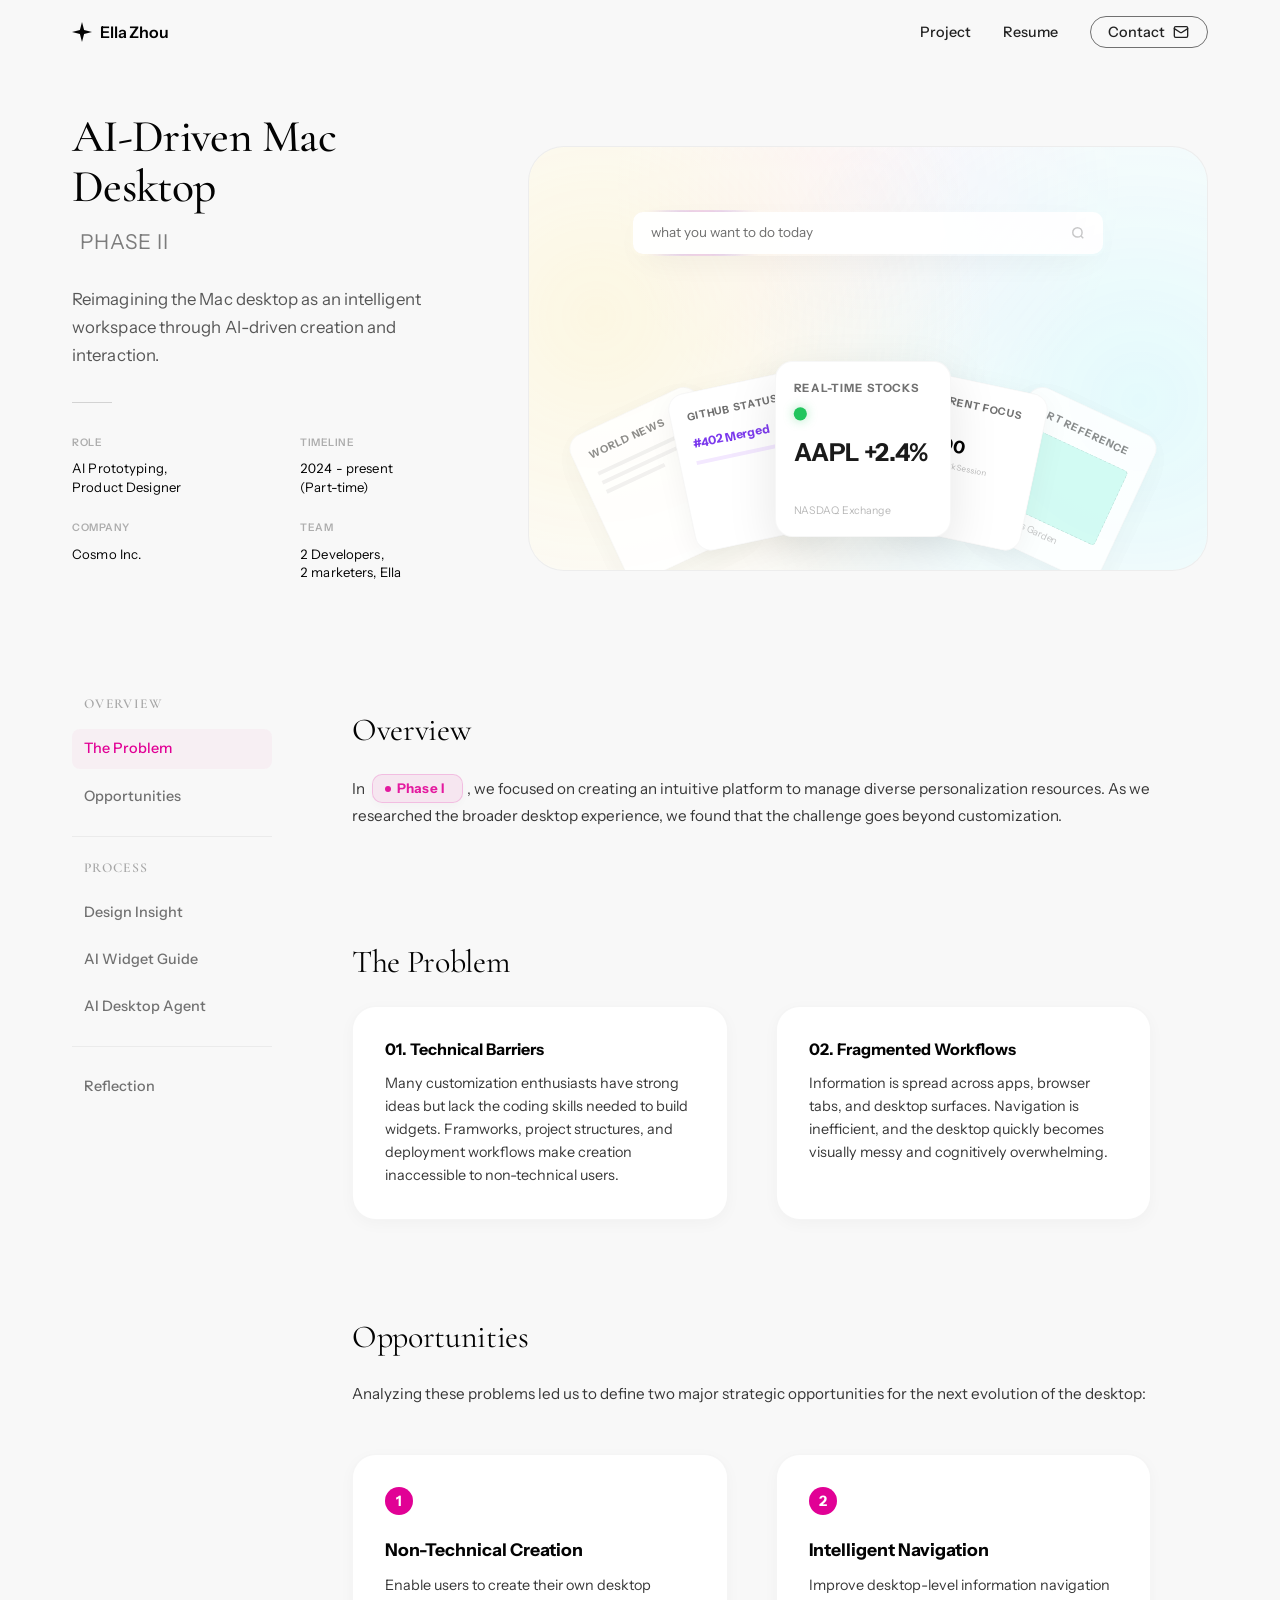
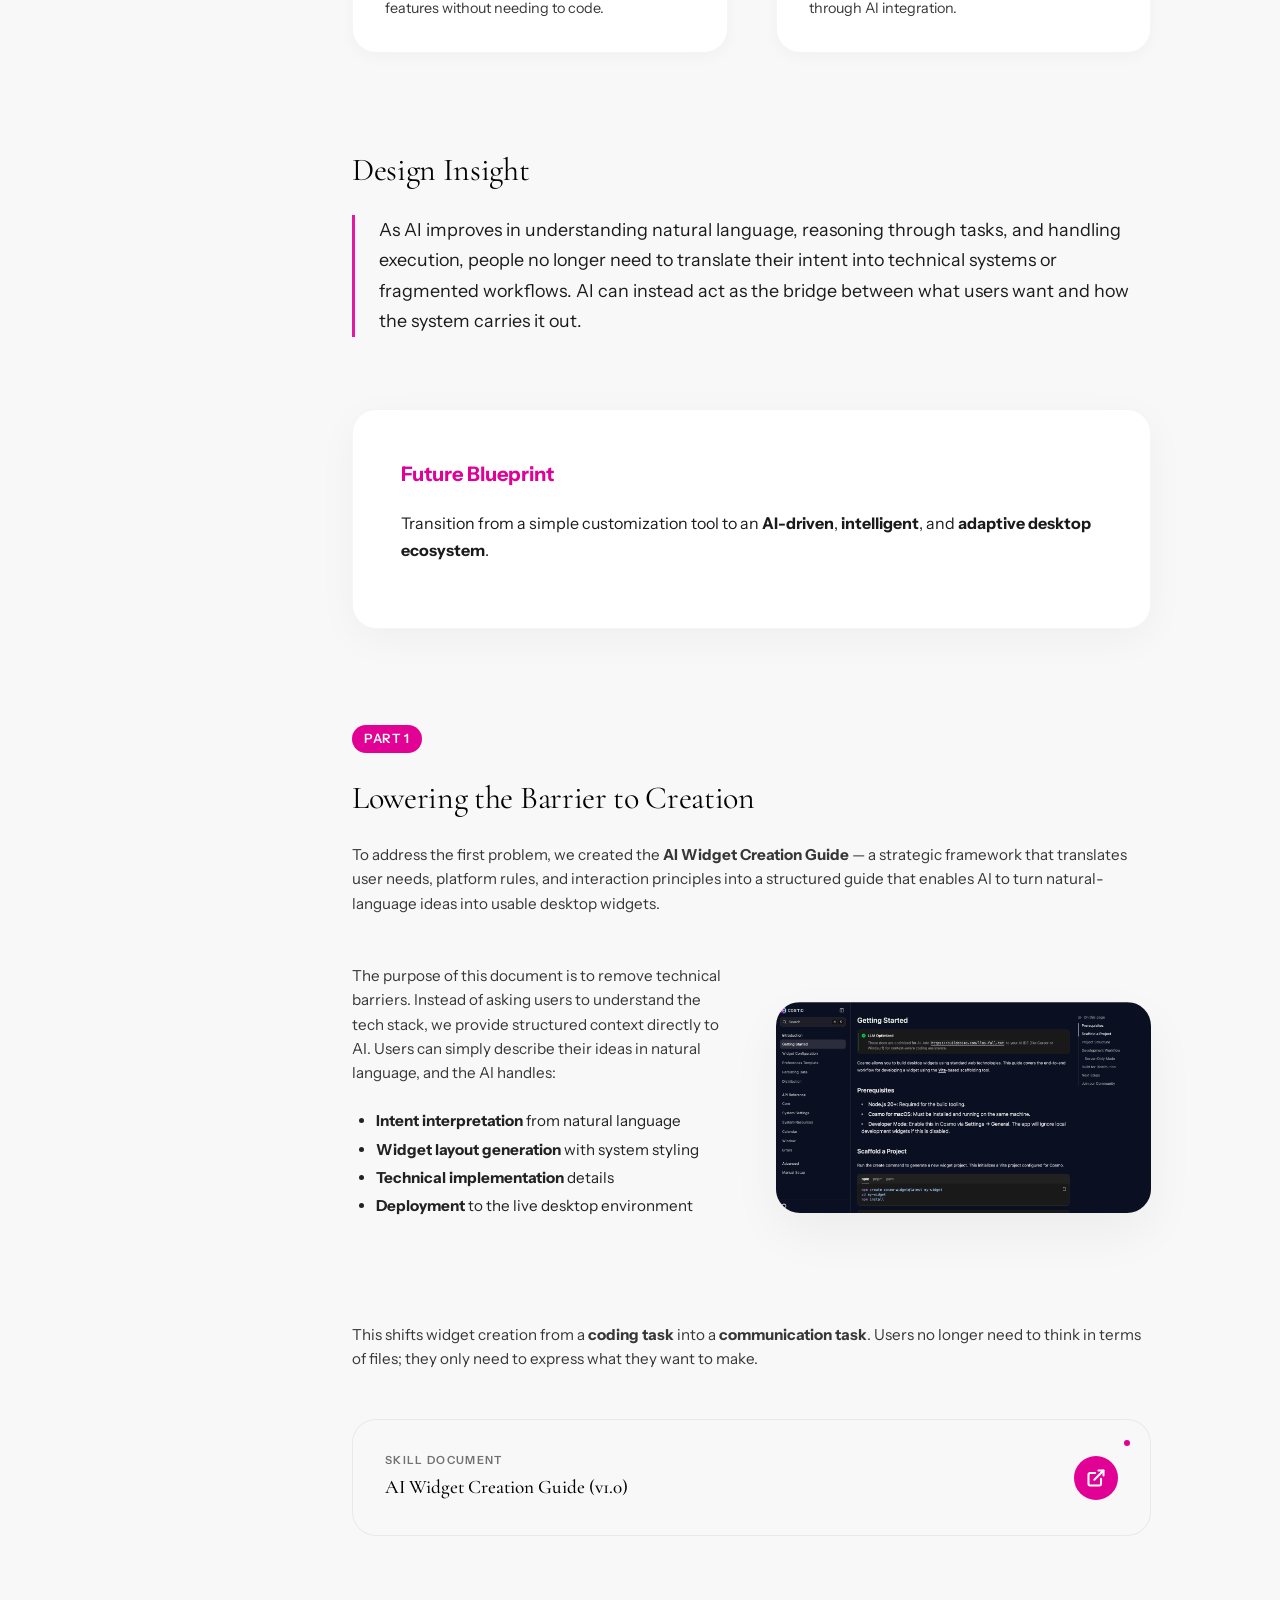
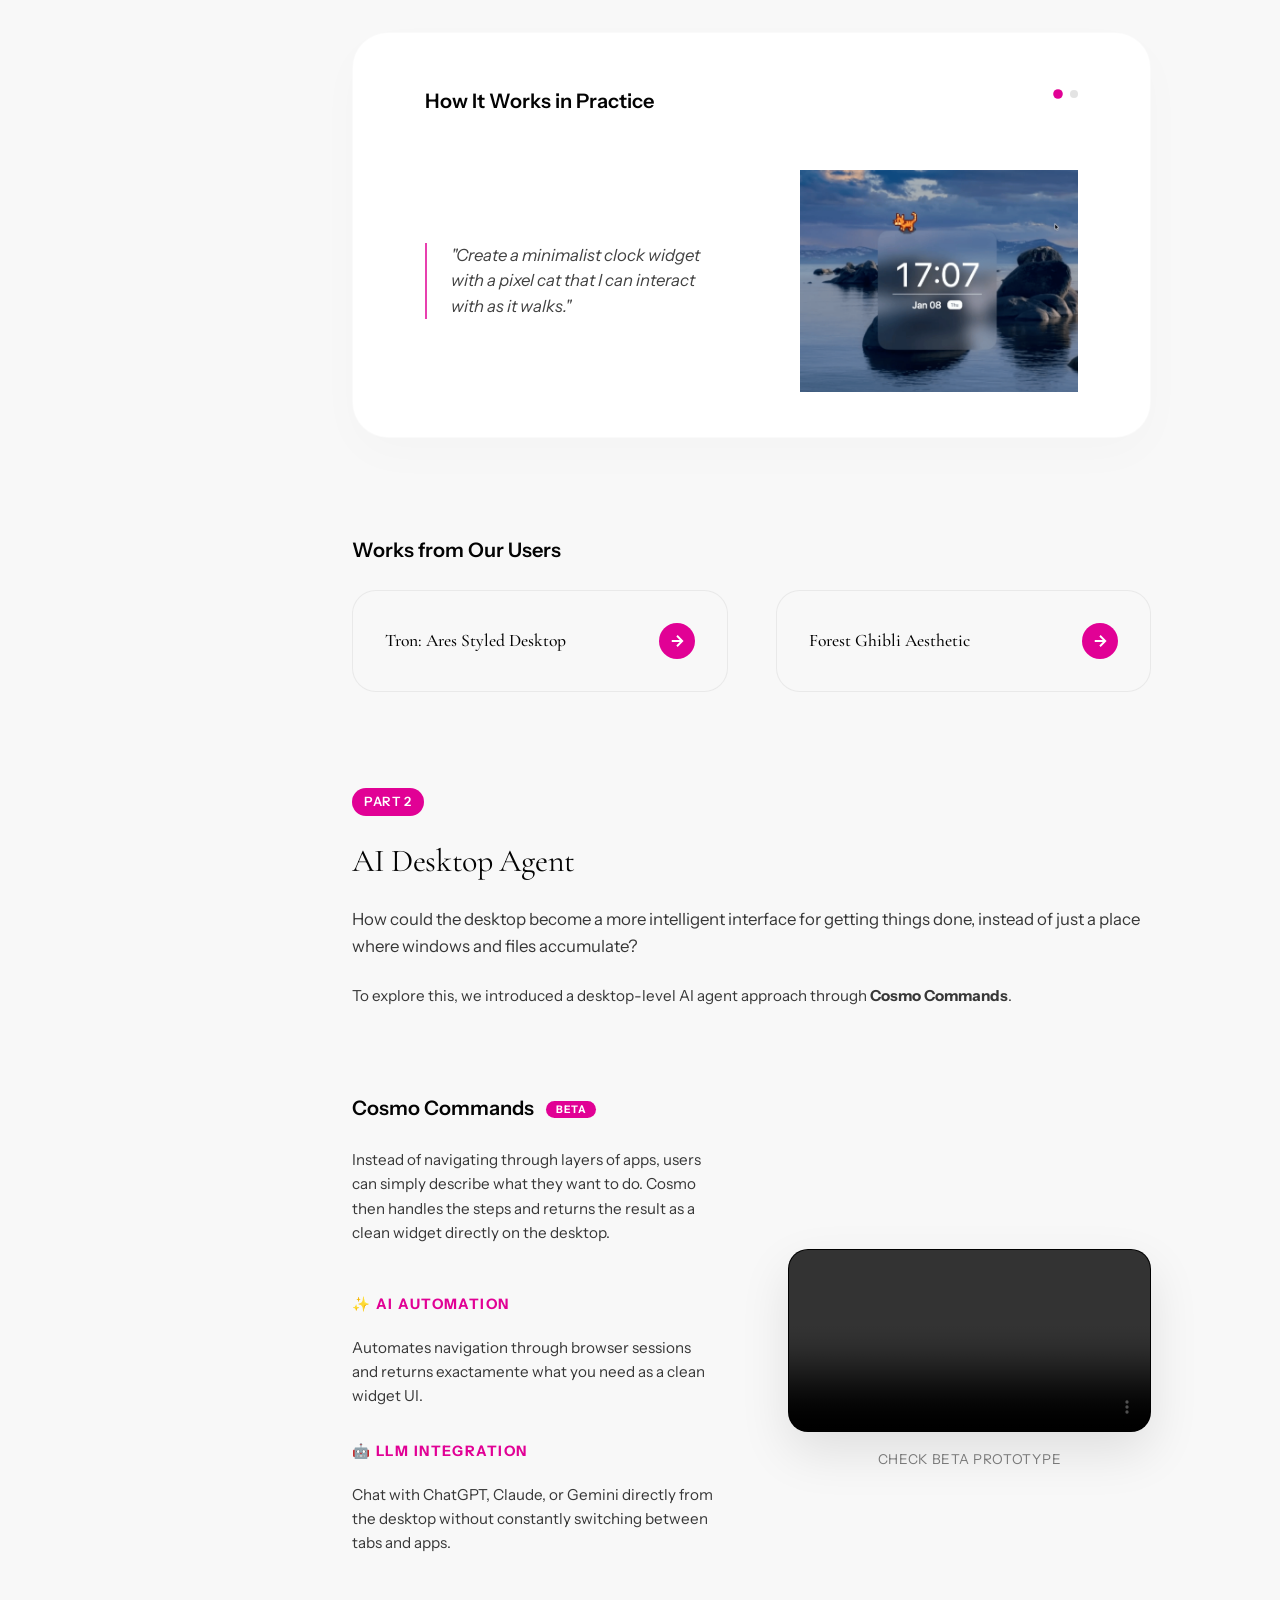
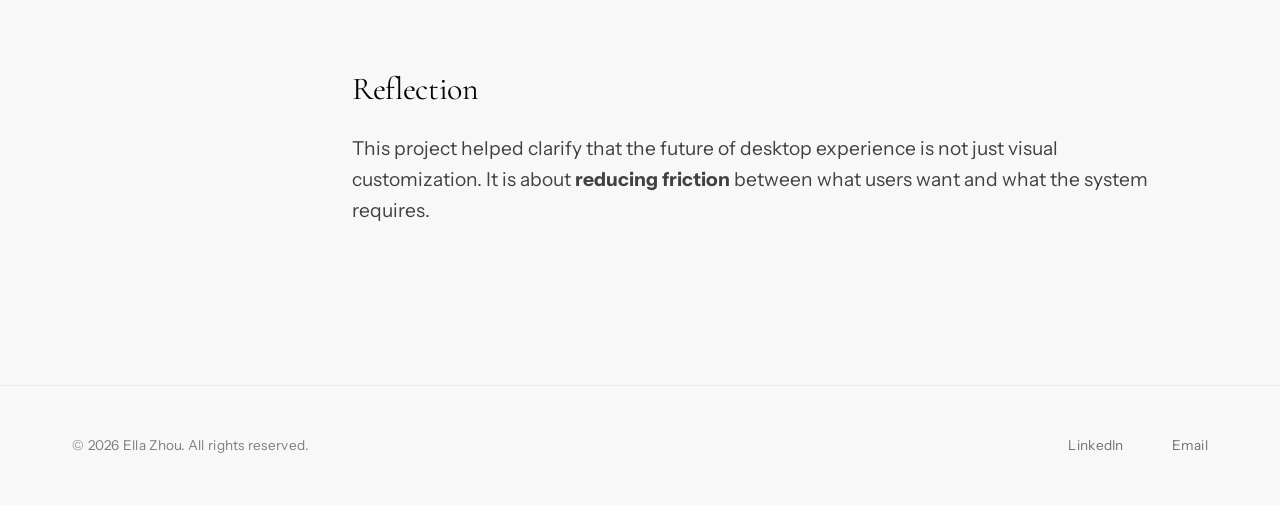
==== cosmo-ai.html @ 45b5a88d "Initial commit: Organized portfolio with high-speed particle animations (removed large video for Git" ====
<!DOCTYPE html>
<html lang="en">
<head>
    <meta charset="UTF-8">
    <meta name="viewport" content="width=device-width, initial-scale=1.0">
    <title>AI-Driven Mac Desktop Experience - Ella Zhou</title>
    <link rel="stylesheet" href="assets/css/styles.css">
    <link rel="stylesheet" href="assets/css/case-study.css">
    <link rel="preconnect" href="https://fonts.googleapis.com">
    <link rel="preconnect" href="https://fonts.gstatic.com" crossorigin>
    <link href="https://fonts.googleapis.com/css2?family=Cormorant+Garamond:ital,wght@0,300;0,400;0,600;0,700;1,300;1,400&family=Instrument+Sans:wght@400;500;600;700&family=Instrument+Serif:ital@0;1&family=Inter:wght@300;400;500;600&display=swap" rel="stylesheet">
    <style>
        :root {
            /* Project-specific accent: Vibrant Rose Pink */
            --color-project-accent: oklch(60% 0.25 350); 
        }
        
        /* Specialized styling for Solution one link */
        .doc-link-card {
            background: oklch(98% 0 0);
            border: 1px solid rgba(0,0,0,0.06);
            padding: var(--space-lg);
            border-radius: 24px;
            display: flex;
            align-items: center;
            justify-content: space-between;
            text-decoration: none;
            color: inherit;
            transition: all 0.4s cubic-bezier(0.16, 1, 0.3, 1);
            margin-top: var(--space-xl);
        }
        
        .doc-link-card:hover {
            transform: translateY(-4px);
            background: white;
            box-shadow: 0 12px 30px rgba(0,0,0,0.06);
            border-color: var(--color-project-accent);
        }
        
        .doc-link-info {
            display: flex;
            flex-direction: column;
            gap: 2px;
        }
        
        .doc-link-label {
            font-size: 0.7rem;
            text-transform: uppercase;
            letter-spacing: 0.12em;
            color: var(--color-ash);
            font-weight: 600;
        }
        
        .doc-link-title {
            font-size: 1.2rem;
            font-family: var(--font-display);
            font-weight: 500;
            color: var(--color-ink);
            transition: color 0.3s ease;
        }

        .doc-link-action {
            display: flex;
            align-items: center;
            gap: 12px;
        }

        .click-indicator {
            font-size: 0.7rem;
            font-weight: 700;
            color: oklch(60% 0.25 350);
            text-transform: uppercase;
            letter-spacing: 0.08em;
            opacity: 0;
            transform: translateX(8px);
            transition: all 0.4s cubic-bezier(0.16, 1, 0.3, 1);
        }

        .doc-link-card:hover .click-indicator {
            opacity: 1;
            transform: translateX(0);
        }

        .doc-link-card:hover .doc-link-title {
            color: oklch(60% 0.25 350);
        }

        .doc-link-icon {
            color: var(--color-ash);
            transition: all 0.3s ease;
        }
        
        .doc-link-card:hover .doc-link-icon {
            color: white;
            transform: scale(1.1);
        }

        /* Ping Delight Animation */
        .delightful-trigger {
            position: relative;
        }

        .delightful-trigger::after {
            content: '';
            position: absolute;
            top: 20px;
            right: 20px;
            width: 6px;
            height: 6px;
            background: oklch(60% 0.25 350);
            border-radius: 50%;
            animation: ping-rose 2.5s infinite;
        }

        @keyframes ping-rose {
            0% { box-shadow: 0 0 0 0 oklch(60% 0.25 350 / 0.7); }
            70% { box-shadow: 0 0 0 12px oklch(60% 0.25 350 / 0); }
            100% { box-shadow: 0 0 0 0 oklch(60% 0.25 350 / 0); }
        }
        
        .doc-link-icon {
            width: 44px;
            height: 44px;
            border-radius: 50%;
            background: var(--color-project-accent); /* Rose Pink */
            color: white;
            display: flex;
            align-items: center;
            justify-content: center;
            transition: all 0.4s cubic-bezier(0.16, 1, 0.3, 1);
        }

        /* Beta Badge */
        .beta-badge {
            background: var(--color-project-accent);
            color: white;
            font-size: 0.65rem;
            padding: 2px 10px;
            border-radius: 99px;
            text-transform: uppercase;
            letter-spacing: 0.05em;
            font-weight: 700;
            margin-left: 8px;
            vertical-align: middle;
            animation: beta-glow 3s infinite alternate;
        }

        @keyframes beta-glow {
            from { box-shadow: 0 0 0px var(--color-project-accent); }
            to { box-shadow: 0 0 12px var(--color-project-accent); }
        }

        /* Precision Perimeter Tracking Animation */
        @keyframes bar-track {
            0%   { left: 0%;   top: 0%;    transform: translate(-50%, -50%); }
            43%  { left: 100%; top: 0%;    transform: translate(-50%, -50%); }
            50%  { left: 100%; top: 100%;  transform: translate(-50%, -50%); }
            93%  { left: 0%;   top: 100%;  transform: translate(-50%, -50%); }
            100% { left: 0%;   top: 0%;    transform: translate(-50%, -50%); }
        }

        /* Hero Visualization Styles */
        .hero-viz-container {
            position: absolute;
            inset: 0;
            padding: 0;
            display: flex;
            flex-direction: column;
            justify-content: center;
            align-items: center;
            gap: 1.5rem;
            overflow: hidden;
            z-index: 5;
        }

        .hero-command-bar {
            position: relative;
            width: 70%;
            padding: 0.75rem 1.25rem;
            border-radius: 12px;
            display: flex;
            align-items: center;
            justify-content: space-between;
            box-shadow: 0 10px 40px -10px rgba(0,0,0,0.08);
            transform: translateY(0px);
            opacity: 0.95;
            z-index: 5;
            background: transparent; /* Changed to transparent to avoid bleed */
            /* Tracking Border Container */
            overflow: hidden;
        }

        .hero-command-bar::before {
            content: "";
            position: absolute;
            width: 100px;
            height: 40px;
            background: radial-gradient(circle, oklch(65% 0.25 350) 0%, oklch(60% 0.2 300) 50%, transparent 100%);
            filter: blur(8px);
            opacity: 0.6;
            animation: bar-track 4s linear infinite;
            z-index: -2;
            pointer-events: none;
        }

        .hero-command-bar::after {
            content: "";
            position: absolute;
            inset: 2px; /* Slight border width */
            background: rgba(255, 255, 255, 1); /* Solid white to mask center */
            backdrop-filter: blur(20px);
            border-radius: 10px;
            z-index: -1;
        }

        .hero-widget-fan {
            display: flex;
            justify-content: center;
            align-items: flex-end;
            gap: 1.5rem;
            width: 100%;
            transform: translateY(10px); /* Pull up slightly */
        }

        .viz-card {
            background: white;
            border-radius: 16px;
            padding: 1rem;
            box-shadow: 0 8px 30px rgba(0,0,0,0.05);
            border: 1px solid rgba(0,0,0,0.03);
            width: 140px;
            height: 160px;
            display: flex;
            flex-direction: column;
            transition: transform 0.4s ease;
        }

        .viz-card.news { transform: rotate(-25deg) translateY(60px) translateX(20px); z-index: 1; opacity: 0.8; width: 140px; }
        .viz-card.github { transform: rotate(-12deg) translateY(0px) translateX(-110px); z-index: 10; opacity: 1; }
        .viz-card.stock { transform: scale(1.1) translateY(10px); z-index: 20; width: 160px; box-shadow: 0 15px 45px rgba(0,0,0,0.1); }
        .viz-card.focus { transform: rotate(12deg) translateY(0px) translateX(110px); z-index: 10; opacity: 1; }
        .viz-card.paint { transform: rotate(25deg) translateY(60px) translateX(-20px); z-index: 1; opacity: 0.8; width: 140px; }

        .viz-card-header {
            font-size: 0.65rem;
            text-transform: uppercase;
            letter-spacing: 0.08em;
            font-weight: 700;
            color: var(--color-ash);
            margin-bottom: 0.5rem;
        }

        .viz-card-accent {
            width: 12px;
            height: 12px;
            border-radius: 50%;
            background: var(--color-project-accent);
            margin-bottom: 0.75rem;
        }
    </style>
</head>
<body class="case-study">

    <!-- Global Site Header -->
    <header class="site-header">
        <div class="site-header-wrapper">
            <div class="logo">
                <svg width="20" height="20" viewBox="0 0 24 24" fill="currentColor">
                    <path d="M12 0L14.5 9.5L24 12L14.5 14.5L12 24L9.5 14.5L0 12L9.5 9.5L12 0Z" />
                </svg>
                <span><a href="index.html" style="text-decoration: none; color: inherit;">Ella Zhou</a></span>
            </div>
            <nav class="nav-links">
                <a href="index.html#projects">Project</a>
                <a href="#">Resume</a>
                <a href="mailto:ellazhou2004@gmail.com" class="contact-btn">
                    Contact
                    <svg width="16" height="16" viewBox="0 0 24 24" fill="none" stroke="currentColor" stroke-width="2" stroke-linecap="round" stroke-linejoin="round">
                        <rect width="20" height="16" x="2" y="4" rx="2"/><path d="m22 7-8.97 5.7a1.94 1.94 0 0 1-2.06 0L2 7"/>
                    </svg>
                </a>
            </nav>
        </div>
    </header>

    <!-- Hero Section: Split Editorial Layout -->
    <section class="cs-full-hero" id="hero" style="padding-top: var(--space-lg); padding-bottom: var(--space-md);">
        <div class="cs-hero-split">
            
            <div class="cs-hero-text" style="padding-top: 1.5rem;">
                <h1 class="cs-title">AI-Driven Mac Desktop <br><span class="cs-title-phase">Phase II</span></h1>
                <p class="cs-subtitle">Reimagining the Mac desktop as an intelligent workspace through AI-driven creation and interaction.</p>
                <div class="cs-hero-divider" style="width: 40px; height: 1px; background: var(--color-ink); opacity: 0.15; margin: 2rem 0;"></div>
                
                <div class="cs-meta" style="margin-top: 1rem; border-top: none; padding-top: 0; padding-bottom: 0; border-bottom: none; grid-template-columns: 1fr 1fr; gap: var(--space-md) var(--space-xl);">
                    <div class="meta-item">
                        <span class="meta-label">Role</span>
                        <span class="meta-value">AI Prototyping, <br>Product Designer</span>
                    </div>
                    <div class="meta-item">
                        <span class="meta-label">Timeline</span>
                        <span class="meta-value">2024 - present <br>(Part-time)</span>
                    </div>
                    <div class="meta-item">
                        <span class="meta-label">Company</span>
                        <span class="meta-value">Cosmo Inc.</span>
                    </div>
                    <div class="meta-item">
                        <span class="meta-label">Team</span>
                        <span class="meta-value">2 Developers, <br>2 marketers, Ella</span>
                    </div>
                </div>
            </div>

            <div class="cs-hero-visual" style="width: 100%;">
                <div class="placeholder-rect" style="background: oklch(99% 0 0); aspect-ratio: 16/10; border-radius: 36px; position: relative; border: 1px solid rgba(0,0,0,0.06); overflow: hidden; display: flex; align-items: center; justify-content: center; width: 100%;">
                    <!-- Layered Ambient Atmosphere -->
                    <div class="layered-ambient-atmosphere"></div>
                    
                    <div class="hero-viz-container">
                        <div class="hero-command-bar">
                            <span style="font-size: 0.85rem; color: var(--color-ink); opacity: 0.6;">what you want to do today</span>
                            <svg width="14" height="14" viewBox="0 0 24 24" fill="none" stroke="currentColor" stroke-width="2.5" opacity="0.4">
                                <circle cx="11" cy="11" r="8"/><path d="m21 21-4.3-4.3"/>
                            </svg>
                        </div>

                        <div class="hero-widget-fan" style="position: relative; height: 220px; width: 100%; margin-top: 0.5rem;">
                            <!-- Fan Arc Layering -->
                            <div class="viz-card github" style="position: absolute; left: 50%; margin-left: -80px;">
                                <span class="viz-card-header">GitHub Status</span>
                                <span style="font-size: 0.75rem; color: #7c3aed; font-weight: 700;">#402 Merged</span>
                                <div style="margin-top: 8px; height: 4px; background: #f3e8ff; width: 100%;"></div>
                            </div>
                            
                            <div class="viz-card focus" style="position: absolute; left: 50%; margin-left: -80px;">
                                <span class="viz-card-header">Current Focus</span>
                                <div class="viz-card-accent" style="width: 8px; height: 8px; margin-bottom: 4px;"></div>
                                <span style="font-size: 1.1rem; font-weight: 700; color: var(--color-ink);">24:00</span>
                                <span style="font-size: 0.5rem; opacity: 0.5;">Deep Work Session</span>
                            </div>

                            <div class="viz-card news" style="position: absolute; left: 50%; margin-left: -320px;">
                                <span class="viz-card-header">World News</span>
                                <div style="height: 4px; background: #eee; width: 80%; margin-bottom: 6px;"></div>
                                <div style="height: 4px; background: #eee; width: 100%; margin-bottom: 6px;"></div>
                                <div style="height: 4px; background: #eee; width: 60%;"></div>
                            </div>

                            <div class="viz-card stock" style="position: absolute; left: 50%; margin-left: -85px;">
                                <span class="viz-card-header">Real-time Stocks</span>
                                <div class="viz-card-accent" style="background: #22c55e; box-shadow: 0 0 10px rgba(34, 197, 94, 0.4);"></div>
                                <span style="font-size: 1.4rem; font-weight: 700; color: #1a1a1a;">AAPL +2.4%</span>
                                <span style="font-size: 0.6rem; opacity: 0.5; margin-top: auto;">NASDAQ Exchange</span>
                            </div>

                            <div class="viz-card paint" style="position: absolute; left: 50%; margin-left: 170px;">
                                <span class="viz-card-header">Art Reference</span>
                                <div style="flex: 1; background: oklch(95% 0.05 180); border-radius: 4px; border: 1px dashed rgba(0,0,0,0.1);"></div>
                                <span style="font-size: 0.6rem; margin-top: 4px; opacity: 0.5;">Monet's Garden</span>
                            </div>
                        </div>
                    </div>
                </div>
            </div>

        </div>
    </section>

    <div class="cs-layout">
        <aside class="cs-sidebar">
            <!-- Sidebar Navigation omitted for brevity, it stays the same -->
            <nav class="cs-side-nav">
                <span class="side-nav-label">Overview</span>
                <a href="#problems" class="side-nav-link active">The Problem</a>
                <a href="#opportunities" class="side-nav-link">Opportunities</a>
                <div class="side-nav-divider"></div>
                <span class="side-nav-label">Process</span>
                <a href="#insight" class="side-nav-link">Design Insight</a>
                <a href="#solution-1" class="side-nav-link">AI Widget Guide</a>
                <a href="#solution-2" class="side-nav-link">AI Desktop Agent</a>
                <div class="side-nav-divider"></div>
                <a href="#reflection" class="side-nav-link">Reflection</a>
            </nav>
        </aside>

        <main class="cs-container">
            
            <!-- 2. Project Overview -->
            <section class="cs-section" id="overview">
                <h2 class="cs-section-title">Overview</h2>
                <div style="max-width: 800px;">
                    <p class="cs-text">In <a href="cosmo.html" class="cs-phase-link">Phase I</a>, we focused on creating an intuitive platform to manage diverse personalization resources. As we researched the broader desktop experience, we found that the challenge goes beyond customization.</p>
                </div>
            </section>

            <!-- 3. Problem Space -->
            <section class="cs-section" id="problems">
                <div style="max-width: 900px; margin: 0 auto;">
                    <h2 class="cs-section-title">The Problem</h2>
                    <div class="cs-grid-2">
                        <div class="cs-card">
                            <h4 style="color: var(--color-ink);">01. Technical Barriers</h4>
                            <p class="cs-text">Many customization enthusiasts have strong ideas but lack the coding skills needed to build widgets. Framworks, project structures, and deployment workflows make creation inaccessible to non-technical users.</p>
                        </div>
                        <div class="cs-card">
                            <h4 style="color: var(--color-ink);">02. Fragmented Workflows</h4>
                            <p class="cs-text">Information is spread across apps, browser tabs, and desktop surfaces. Navigation is inefficient, and the desktop quickly becomes visually messy and cognitively overwhelming.</p>
                        </div>
                    </div>
                </div>
            </section>

            <!-- 4. Design Opportunities -->
            <section class="cs-section" id="opportunities">
                <div style="max-width: 900px; margin: 0 auto;">
                    <h2 class="cs-section-title">Opportunities</h2>
                    <p class="cs-text mb-xl">Analyzing these problems led us to define two major strategic opportunities for the next evolution of the desktop:</p>
                    <div class="cs-grid-2">
                        <div class="cs-card">
                            <div class="cs-num-badge">1</div>
                            <h4 style="font-size: 1.1rem; color: var(--color-ink);">Non-Technical Creation</h4>
                            <p class="cs-text sm">Enable users to create their own desktop features without needing to code.</p>
                        </div>
                        <div class="cs-card highlight">
                            <div class="cs-num-badge">2</div>
                            <h4 style="font-size: 1.1rem; color: var(--color-ink);">Intelligent Navigation</h4>
                            <p class="cs-text sm">Improve desktop-level information navigation through AI integration.</p>
                        </div>
                    </div>
                </div>
            </section>

            <!-- 4. Design Insight -->
            <section class="cs-section highlight-bg" id="insight">
                <div style="max-width: 900px; margin: 0 auto;">
                    <h2 class="cs-section-title">Design Insight</h2>
                    <p class="cs-text lg" style="font-family: var(--font-body); font-style: normal; font-size: 1.12rem; color: var(--color-ink); border-left: 3px solid oklch(60% 0.25 350); padding-left: 1.5rem; line-height: 1.7;">As AI improves in understanding natural language, reasoning through tasks, and handling execution, people no longer need to translate their intent into technical systems or fragmented workflows. AI can instead act as the bridge between what users want and how the system carries it out.</p>

                    <!-- Strategic Blueprint -->
                    <div class="cs-blueprint-box" style="background: #fff; border-radius: 24px; box-shadow: 0 10px 40px rgba(0,0,0,0.04); border: 1px solid rgba(0,0,0,0.04);">
                        <h3 style="font-family: var(--font-body); font-weight: 700; font-size: 1.25rem; margin-bottom: 1.25rem; color: var(--color-accent);">Future Blueprint</h3>
                        <p class="cs-text" style="font-size: 1rem; line-height: 1.7; color: var(--color-ink);">Transition from a simple customization tool to an <strong>AI-driven</strong>, <strong>intelligent</strong>, and <strong>adaptive desktop ecosystem</strong>.</p>
                    </div>
                </div>
            </section>

            <!-- 5. Solution One — AI Widget Creation Guide -->
            <section class="cs-section" id="solution-1">
                <span class="cs-tag">Part 1</span>
                <h2 class="cs-section-title">Lowering the Barrier to Creation</h2>
                <p class="cs-text">To address the first problem, we created the <strong>AI Widget Creation Guide</strong> — a strategic framework that translates user needs, platform rules, and interaction principles into a structured guide that enables AI to turn natural-language ideas into usable desktop widgets.</p>
                
                <div class="cs-grid-2 mt-xl" style="align-items: center;">
                    <div>
                        <p class="cs-text">The purpose of this document is to remove technical barriers. Instead of asking users to understand the tech stack, we provide structured context directly to AI. Users can simply describe their ideas in natural language, and the AI handles:</p>
                        <ul class="cs-list mt-md">
                            <li><strong>Intent interpretation</strong> from natural language</li>
                            <li><strong>Widget layout generation</strong> with system styling</li>
                            <li><strong>Technical implementation</strong> details</li>
                            <li><strong>Deployment</strong> to the live desktop environment</li>
                        </ul>
                    </div>
                    <div style="display: flex; align-items: center; justify-content: center;">
                         <img src="assets/images/AI_widget_Creation_Guide.png" alt="AI Widget Creation Guide Framework" style="max-width: 100%; height: auto; border-radius: 24px; box-shadow: 0 20px 50px rgba(0,0,0,0.05);">
                    </div>
                </div>

                <div class="mt-2xl">
                    <p class="cs-text">This shifts widget creation from a <strong>coding task</strong> into a <strong>communication task</strong>. Users no longer need to think in terms of files; they only need to express what they want to make.</p>
                </div>

                <a href="https://www.buildcosmo.com/docs/getting-started/introduction" target="_blank" class="doc-link-card delightful-trigger">
                    <div class="doc-link-info">
                        <span class="doc-link-label">Skill Document</span>
                        <span class="doc-link-title">AI Widget Creation Guide (v1.0)</span>
                    </div>
                    <div class="doc-link-action">
                        <span class="click-indicator">View Source</span>
                        <div class="doc-link-icon">
                            <svg width="20" height="20" viewBox="0 0 24 24" fill="none" stroke="currentColor" stroke-width="2.5" stroke-linecap="round" stroke-linejoin="round">
                                <path d="M18 13v6a2 2 0 0 1-2 2H5a2 2 0 0 1-2-2V8a2 2 0 0 1 2-2h6"></path>
                                <polyline points="15 3 21 3 21 9"></polyline>
                                <line x1="10" y1="14" x2="21" y2="3"></line>
                            </svg>
                        </div>
                    </div>
                </a>
            </section>

            <!-- 6. How People Use the Guide -->
            <section class="cs-section" id="usage" style="padding-top: 0;">
                <div class="cs-bg-white" style="max-width: 800px; margin-left: auto; margin-right: auto;">
                    <h3 class="cs-subsection-title">How It Works in Practice</h3>
                    
                    <!-- No-Card Generation Flow -->
                    <div id="genSimulator" style="position: relative; margin-top: var(--space-sm);">
                        <div class="simulator-controls" style="position: absolute; top: -3.2rem; right: 0;">
                            <div class="control-dot active" data-index="0"></div>
                            <div class="control-dot" data-index="1"></div>
                        </div>
                        
                        <div class="cs-grid-2" style="gap: var(--space-3xl); align-items: center;">
                            <!-- Prompt Side -->
                            <div style="display: flex; align-items: center;">
                                 <p class="cs-text generation-prompt" id="promptText" style="text-align: left; max-width: none; font-size: 1.05rem; line-height: 1.5; color: var(--color-ink); opacity: 0.75; font-style: italic; border-left: 2px solid var(--color-project-accent); padding-left: 1.5rem;">"Create a minimalist clock widget with a pixel cat that I can interact with as it walks."</p>
                            </div>

                            <!-- Result Side -->
                            <div style="display: flex; align-items: center; justify-content: center; width: 100%; max-width: 420px;">
                                  <img src="assets/images/cat_widget.gif" id="resultGif" alt="AI Workspace Generation" class="generation-result-img active" style="width: 100%; height: 280px; transition: all 1.2s cubic-bezier(0.16, 1, 0.3, 1); object-fit: contain; border-radius: 24px;">
                            </div>
                        </div>
                    </div>
                </div> <!-- End .cs-bg-white -->

                <div class="mt-2xl" style="max-width: 900px; margin-left: auto; margin-right: auto;">
                    <h3 class="cs-subsection-title">Works from Our Users</h3>
                    <div class="cs-grid-2">
                        <a href="https://www.reddit.com/r/tron/comments/1qxzt5d/tron_ares_styled_desktop_i_made/" target="_blank" rel="noopener noreferrer" class="doc-link-card" style="margin-top: 0;">
                            <div class="doc-link-info">
                                <span class="doc-link-title" style="font-size: 1.1rem;">Tron: Ares Styled Desktop</span>
                            </div>
                            <div class="doc-link-icon" style="width: 36px; height: 36px;">
                                <svg width="18" height="18" viewBox="0 0 24 24" fill="none" stroke="currentColor" stroke-width="2.5"><path d="M5 12h14M12 5l7 7-7 7"/></svg>
                            </div>
                        </a>
                        <a href="https://www.reddit.com/r/desktops/comments/1qeocxt/rate_my_macos_forest_ghibli_aesthetic/" target="_blank" rel="noopener noreferrer" class="doc-link-card" style="margin-top: 0;">
                            <div class="doc-link-info">
                                <span class="doc-link-title" style="font-size: 1.1rem;">Forest Ghibli Aesthetic</span>
                            </div>
                            <div class="doc-link-icon" style="width: 36px; height: 36px;">
                                <svg width="18" height="18" viewBox="0 0 24 24" fill="none" stroke="currentColor" stroke-width="2.5"><path d="M5 12h14M12 5l7 7-7 7"/></svg>
                            </div>
                        </a>
                    </div>
                </div>
            </section>

            <!-- 7. Solution Two — Desktop-Level Information Navigation -->
            <section class="cs-section" id="solution-2">
                <div style="max-width: 900px; margin: 0 auto;">
                    <span class="cs-tag">Part 2</span>
                    <h2 class="cs-section-title">AI Desktop Agent</h2>
                    <p class="cs-text lg">How could the desktop become a more intelligent interface for getting things done, instead of just a place where windows and files accumulate?</p>
                    <p class="cs-text mt-md">To explore this, we introduced a desktop-level AI agent approach through <strong>Cosmo Commands</strong>.</p>
                </div>
            </section>

            <!-- 8. Cosmo Commands (Beta) -->
            <section class="cs-section" id="commands" style="padding-top: 0;">
                <div style="max-width: 900px; margin: 0 auto;">
                    <h3 class="cs-subsection-title">Cosmo Commands <span class="beta-badge">Beta</span></h3>
                    <div class="cs-grid-2" style="align-items: center; gap: var(--space-2xl);">
                        <div>
                            <p class="cs-text">Instead of navigating through layers of apps, users can simply describe what they want to do. Cosmo then handles the steps and returns the result as a clean widget directly on the desktop.</p>
                            
                            <div class="mt-xl">
                                 <div class="mb-lg">
                                    <h4 style="font-size: 0.9rem; text-transform: uppercase; letter-spacing: 0.1em; color: var(--color-project-accent); font-weight: 700;">✨ AI Automation</h4>
                                    <p class="cs-text sm">Automates navigation through browser sessions and returns exactamente what you need as a clean widget UI.</p>
                                 </div>
                                 <div>
                                    <h4 style="font-size: 0.9rem; text-transform: uppercase; letter-spacing: 0.1em; color: var(--color-project-accent); font-weight: 700;">🤖 LLM Integration</h4>
                                    <p class="cs-text sm">Chat with ChatGPT, Claude, or Gemini directly from the desktop without constantly switching between tabs and apps.</p>
                                 </div>
                            </div>
                        </div>
                        <div style="display: flex; flex-direction: column; align-items: center; justify-content: center; gap: 1rem; padding: 1rem 0;">
                             <div style="width: 100%; max-width: 480px; border-radius: 20px; overflow: hidden; box-shadow: 0 20px 50px rgba(0,0,0,0.1); border: 1px solid rgba(0,0,0,0.05); background: #000;">
                                <video controls playsinline style="width: 100%; display: block;" src="assets/videos/CosmoSimpleDemoFinalOne.m4v">
                                    Your browser does not support the video tag.
                                </video>
                             </div>
                             <p style="font-size: 0.85rem; color: var(--color-ink); opacity: 0.5; font-family: var(--font-body); letter-spacing: 0.05em; text-transform: uppercase;">check beta prototype</p>
                        </div>
                    </div>
                </div>
            </section>

            <!-- 9. Product Vision -->
            <!-- 9. Product Vision -->

            <!-- 10. Reflection / What I Learned -->
            <section class="cs-section" id="reflection">
                <div style="max-width: 900px; margin: 0 auto;">
                    <h2 class="cs-section-title">Reflection</h2>
                    <p class="cs-text" style="max-width: 100%; font-size: 1.2rem; line-height: 1.6; opacity: 0.85;">This project helped clarify that the future of desktop experience is not just visual customization. It is about <strong>reducing friction</strong> between what users want and what the system requires.</p>
                </div>
            </section>

        </main>
    </div>

    <!-- Global Footer -->
    <footer class="site-footer is-minimal">
        <div class="footer-bottom">
            <div class="footer-left">
                <p>&copy; 2026 Ella Zhou. All rights reserved.</p>
            </div>
            <div class="footer-right">
                <a href="https://www.linkedin.com/in/xinyi-zhou-ella/" target="_blank" rel="noopener noreferrer">LinkedIn</a>
                <a href="mailto:ellazhou2004@gmail.com">Email</a>
            </div>
        </div>
    </footer>

    <script src="assets/js/nav.js"></script>
    <script>
        // --- Generation Simulator Script ---
        const simulatorData = [
            {
                prompt: '"Create a minimalist clock widget with a pixel cat that I can interact with as it walks."',
                gif: 'assets/images/cat_widget.gif',
                status: 'Completed'
            },
            {
                prompt: '"I want a sifi-style focus widget with transparent background."',
                gif: 'assets/images/sifi_widget.gif',
                status: 'Completed'
            }
        ];

        let currentIndex = 0;
        let progress = 0;
        let isTransitioning = false;
        const interval = 8000; // 8 seconds per slide

        const promptEl = document.getElementById('promptText');
        const gifEl = document.getElementById('resultGif');
        const dots = document.querySelectorAll('.control-dot');

        function updateSimulator(index) {
            if (isTransitioning) return;
            isTransitioning = true;
            currentIndex = index;

            // Update dots
            dots.forEach((dot, i) => dot.classList.toggle('active', i === index));

            // Fade out current content
            promptEl.classList.add('fading');
            gifEl.classList.remove('active');
            
            setTimeout(() => {
                // Change Data
                promptEl.innerText = simulatorData[index].prompt;
                gifEl.src = simulatorData[index].gif + '?t=' + Date.now(); // Cache busting for gif restart

                // Fade in new content
                promptEl.classList.remove('fading');
                gifEl.classList.add('active');
                
                isTransitioning = false;
            }, 500);
        }

        // Auto-switch timer (invisible progress)
        let simInterval = setInterval(() => {
            if (isTransitioning) return;
            updateSimulator((currentIndex + 1) % simulatorData.length);
        }, interval);

        // Manual controls
        dots.forEach((dot, i) => {
            dot.addEventListener('click', () => {
                clearInterval(simInterval);
                updateSimulator(i);
                // Restart timer
                simInterval = setInterval(() => {
                    if (isTransitioning) return;
                    updateSimulator((currentIndex + 1) % simulatorData.length);
                }, interval);
            });
        });
    </script>
</body>
</html>
---- assets/css/styles.css ----
* {
    box-sizing: border-box;
}

:root {
    /* Impeccable Colors */
    --color-ink: oklch(10% 0 0);
    --color-text: oklch(10% 0 0);
    --color-paper: oklch(98% 0 0);
    --color-cream: oklch(96% 0.005 350);
    --color-charcoal: oklch(25% 0 0);
    --color-ash: oklch(55% 0 0);
    --color-mist: oklch(92% 0 0);
    --color-accent: oklch(60% 0.25 350); /* Vibrant for text */
    --color-particle-accent: oklch(58% 0.22 350); /* Darkened for more impact */

    /* Impeccable Fonts */
    --font-display: "Cormorant Garamond", Georgia, serif;
    --font-body: "Instrument Sans", system-ui, sans-serif;
    
    /* Semantic Spacing Scale */
    --space-4xs: 0.125rem;
    --space-3xs: 0.25rem;
    --space-2xs: 0.5rem;
    --space-xs: 0.75rem;
    --space-sm: 1rem;
    --space-md: 1.5rem;
    --space-lg: 2rem;
    --space-xl: 3rem;
    --space-2xl: 4.5rem;
    --space-3xl: 6rem;
}

html {
    scroll-behavior: smooth;
}

body, html {
    margin: 0;
    padding: 0;
    width: 100%;
    min-height: 100%;
    background-color: var(--color-paper);
    color: var(--color-text);
    font-family: var(--font-body);
    /* Prevent horizontal scroll */
    overflow-x: hidden;
    -webkit-font-smoothing: antialiased;
}

.grain-overlay {
    position: fixed;
    pointer-events: none;
    z-index: 9999;
    opacity: 0.03;
    background-image: url("data:image/svg+xml,%3Csvg viewBox='0 0 256 256' xmlns='http://www.w3.org/2000/svg'%3E%3Cfilter id='noise'%3E%3CfeTurbulence type='fractalNoise' baseFrequency='0.8' numOctaves='4' stitchTiles='stitch'/%3E%3C/filter%3E%3Crect width='100%25' height='100%25' filter='url(%23noise)'/%3E%3C/svg%3E");
    background-repeat: repeat;
    inset: 0px;
}

.hero-section {
    position: relative;
    display: flex;
    align-items: center;
    justify-content: center;
    min-height: 100vh;
    width: 100%; /* Changed from 100vw to prevent horizontal scroll */
}

#particle-canvas {
    position: absolute;
    top: 0;
    left: 0;
    width: 100%;
    height: 100%;
    z-index: 1;
    pointer-events: auto;
}

.content-wrapper {
    position: relative;
    z-index: 2;
    display: flex;
    flex-direction: column;
    align-items: center;
    text-align: center;
    padding: var(--space-xl) var(--space-lg);
    width: 100%;
    max-width: 800px;
    gap: var(--space-xl);
    transform: translateY(-4vh);
    pointer-events: none;
}

.content-wrapper * {
    pointer-events: auto;
}

.title-group {
    display: flex;
    flex-direction: column;
    align-items: center;
    gap: var(--space-4xs);
}

h1 {
    font-family: var(--font-display);
    font-size: clamp(3rem, 9vw, 5.5rem);
    font-weight: 300;
    font-style: italic;
    margin: 0;
    line-height: 1;
    letter-spacing: 0.02em;
    color: var(--color-ink);
}

.ink-text {
    color: var(--color-ink);
}

h2 {
    font-family: var(--font-display);
    font-size: clamp(1.3rem, 3.5vw, 2.2rem);
    font-weight: 400;
    font-style: italic;
    color: var(--color-charcoal);
    margin: 0;
    line-height: 1.3;
    letter-spacing: -0.01em;
}

.role-highlight {
    font-weight: 600;
    color: var(--color-ash);
    transition: color 0.6s cubic-bezier(0.16, 1, 0.3, 1), opacity 0.6s cubic-bezier(0.16, 1, 0.3, 1);
    opacity: 0.6;
}

.role-highlight.active {
    color: var(--color-accent);
    opacity: 1;
}

.desc-group {
    display: flex;
    flex-direction: column;
    align-items: center;
}

p {
    font-family: var(--font-body);
    font-size: 0.95rem;
    color: var(--color-charcoal);
    line-height: 1.7;
    max-width: 55ch;
    margin: 0;
    opacity: 0.9;
    font-weight: 400;
    text-align: center;
}

.social-links {
    display: flex;
    align-items: center;
    gap: var(--space-sm);
    margin-top: var(--space-xs);
}

.social-links a {
    text-decoration: none;
    color: var(--color-ash);
    font-family: var(--font-body);
    font-size: 0.75rem;
    font-weight: 500;
    transition: color 0.3s ease;
    letter-spacing: 0.02em;
    text-transform: uppercase;
}

.social-links a:hover {
    color: var(--color-accent);
}

.social-links .separator {
    color: var(--color-mist);
    font-size: 0.8rem;
    font-weight: 300;
}

/* Animations */
.fade-in {
    opacity: 0;
    transform: translateY(24px);
    animation: fadeInUp 0.9s cubic-bezier(0.16, 1, 0.3, 1) forwards;
}

.delay-1 { animation-delay: 0.15s; }
.delay-2 { animation-delay: 0.3s; }
.delay-3 { animation-delay: 0.45s; }

@keyframes fadeInUp {
    to {
        opacity: 1;
        transform: translateY(0);
    }
}

/* Header Styles */
.site-header {
    position: fixed;
    top: 0;
    left: 0;
    width: 100%;
    display: flex;
    justify-content: center; /* Center the overall header content wrapper */
    padding: var(--space-sm) var(--space-2xl);
    box-sizing: border-box;
    z-index: 1000;
    background-color: var(--color-paper);
    pointer-events: auto;
    line-height: 1; /* prevent inheritance from .case-study body line-height: 1.6 */
    /* Slower and smoother animation curve for header hiding/showing */
    transition: transform 0.8s cubic-bezier(0.25, 1, 0.5, 1);
}

/* Inner wrapper to match page layout width */
.site-header-wrapper {
    width: 100%;
    max-width: 1300px; /* Synchronized with case-study.css layout */
    display: flex;
    justify-content: space-between;
    align-items: center;
}

.site-header.hidden {
    transform: translateY(-100%) !important;
}

.site-header * {
    pointer-events: auto;
}

.logo {
    display: flex;
    align-items: center;
    gap: var(--space-2xs);
    font-family: var(--font-body);
    font-weight: 600;
    font-size: 1rem;
    color: var(--color-ink);
    letter-spacing: -0.01em;
}

.logo svg {
    animation: rotateLogo 8s linear infinite;
    transform-origin: center;
}

@keyframes rotateLogo {
    from { transform: rotate(0deg); }
    to { transform: rotate(360deg); }
}

.nav-links {
    display: flex;
    align-items: center;
    gap: var(--space-lg);
}

.nav-links a {
    text-decoration: none;
    color: var(--color-charcoal);
    font-family: var(--font-body);
    font-size: 0.9rem;
    font-weight: 500;
    transition: color 0.3s ease;
}

.nav-links a:hover {
    color: var(--color-ink);
}

.contact-btn {
    display: flex;
    align-items: center;
    gap: var(--space-2xs);
    padding: 0.4rem 1.1rem;
    border: 1px solid var(--color-ash);
    border-radius: 99px;
    background: transparent;
    transition: 
        background 0.4s cubic-bezier(0.16, 1, 0.3, 1),
        border-color 0.4s cubic-bezier(0.16, 1, 0.3, 1),
        color 0.4s cubic-bezier(0.16, 1, 0.3, 1);
}

.contact-btn:hover {
    background: var(--color-ink);
    color: var(--color-paper) !important;
    border-color: var(--color-ink);
}

.contact-btn svg {
    margin-top: 1px;
}

@media (max-width: 900px) {
    .site-header {
        padding: var(--space-md) var(--space-lg);
    }
    .nav-links {
        gap: var(--space-md);
    }
    .nav-links a:not(.contact-btn) {
        display: none;
    }
    .scroll-indicator {
        left: var(--space-lg);
        bottom: var(--space-lg);
    }
    .projects-label {
        font-size: 0.75rem;
    }
}

/* Projects Section */
.projects-section {
    padding: var(--space-xl) var(--space-3xl);
    padding-top: 4rem;
    padding-bottom: 8rem;
    position: relative;
    z-index: 5;
    background-color: var(--color-paper);
    --section-max-width: 1050px;
}





/* Section Label removed from HTML */



.projects-container {
    max-width: var(--section-max-width);
    margin: 0 auto;
    display: grid;
    grid-template-columns: repeat(2, 1fr);
    column-gap: 6rem; /* Substantial middle gap as requested */
    row-gap: 8rem;   /* Balanced vertical separation */
}







.project-link {
    text-decoration: none;
    color: inherit;
    display: block; /* Ensure it wraps the block fully */
    width: 100%;
}

.project-item {
    display: flex;
    flex-direction: column;
    align-items: flex-start;
    gap: var(--space-md); /* Tightened gap */
    opacity: 0;
    transform: translateY(40px);
    transition: all 1s cubic-bezier(0.16, 1, 0.3, 1);
    cursor: pointer;
    position: relative;
    padding-top: 0; /* Removed item padding-top */
}






.project-item.visible {
    opacity: 1;
    transform: translateY(0);
}



.project-info {
    display: flex;
    flex-direction: column;
    gap: 0;
    width: 100%;
    position: relative;
}





.project-info h3 {
    font-family: var(--font-display);
    font-size: clamp(1.25rem, 1.8vw, 1.5rem);
    font-weight: 300;
    margin: 0;
    line-height: 1.15;
    color: var(--color-ink);
    transition: color 0.4s ease;
    letter-spacing: -0.01em;
}



.project-item:hover .project-info h3 {
    color: var(--color-accent);
}


.project-meta {
    display: flex;
    align-items: center;
    gap: 0;
    margin-top: var(--space-md);
}

.meta-item {
    display: flex;
    flex-direction: row;
    align-items: baseline;
    gap: 0.45em;
}

/* Mid-dot separator between meta items on index page, injected via CSS */
.project-meta .meta-item + .meta-item::before {
    content: '·';
    font-size: 0.7rem;
    color: var(--color-ash);
    opacity: 0.35;
    margin: 0 0.7em;
    line-height: 1;
}

.meta-label {
    font-family: var(--font-body);
    font-size: 0.625rem;
    font-weight: 600;
    text-transform: uppercase;
    letter-spacing: 0.12em;
    color: var(--color-ash);
    opacity: 0.55;
    white-space: nowrap;
}

.meta-value {
    font-family: var(--font-body);
    font-size: 0.8rem;
    font-weight: 400;
    color: var(--color-charcoal);
    letter-spacing: 0.01em;
    font-variant-numeric: tabular-nums;
}

.project-desc {
    font-size: 0.95rem;
    line-height: 1.6;
    color: var(--color-charcoal);
    text-align: left;
    opacity: 0.75;
    margin: 0;
    max-width: 100%;
}

.view-project {
    display: flex;
    align-items: center;
    gap: var(--space-xs);
    font-family: var(--font-body);
    font-size: 0.8rem;
    font-weight: 600;
    color: var(--color-ink);
    margin-top: var(--space-xs);
    text-decoration: none;
    opacity: 0.6;
    transition: all 0.4s ease;
}

.project-item:hover .view-project {
    opacity: 1;
    color: var(--color-accent);
}



.project-visual {
    width: 100%;
    order: -1;
    margin-bottom: var(--space-xs); /* Extra air before info */
}

.project-placeholder {
    width: 100%;
    max-width: 100%;
    aspect-ratio: 16/10;
    background: oklch(98.5% 0 0); /* Even lighter, airier grey */
    border-radius: 28px;
    position: relative;
    box-shadow: none;
    overflow: hidden;
    display: flex;
    align-items: center;
    justify-content: center;
    transition: transform 0.8s cubic-bezier(0.16, 1, 0.3, 1), box-shadow 0.8s ease;
}


.project-item:hover .project-placeholder {
    transform: translateY(-8px) scale(1.02);
    box-shadow: none;
}



.ai-flow-placeholder {
    background-color: rgba(159, 177, 197, 0.07); /* #9FB1C5 with 7% opacity */
    background-image: 
        radial-gradient(at 20% 40%, rgba(0, 162, 255, 0.1) 0px, transparent 50%),
        radial-gradient(at 80% 60%, rgba(255, 45, 165, 0.1) 0px, transparent 50%),
        radial-gradient(at 50% 50%, rgba(217, 70, 239, 0.08) 0px, transparent 60%);
}

/* Ensure the border is ALWAYS visible above the image content */
.project-placeholder::after {
    content: '';
    position: absolute;
    inset: 0;
    border-radius: inherit;
    box-shadow: inset 0 0 0 1px oklch(0% 0 0 / 0.06);
    pointer-events: none;
    z-index: 2;
}

/* Remove the white inner box as requested */
.project-placeholder::before {
    display: none;
}

.project-thumbnail {
    width: 100%;
    height: 100%;
    object-fit: cover;
    display: block;
    border-radius: inherit; /* Perfectly matches the parent's rounded corners */
}

/* Hover rule consolidated above */

@media (max-width: 900px) {
    .projects-section {
        padding: var(--space-2xl) var(--space-lg);
    }
    .projects-container {
        grid-template-columns: 1fr;
        gap: var(--space-3xl);
    }
    .project-info h3 {
        font-size: 1.25rem;
    }
}



/* Scroll Indicator */
.scroll-indicator {
    position: absolute;
    bottom: var(--space-xl);
    left: var(--space-2xl);
    right: var(--space-2xl);
    display: flex;
    align-items: center;
    gap: var(--space-sm);
    z-index: 10;
    text-decoration: none;
}

.arrow-circle {
    width: 32px;
    height: 32px;
    border-radius: 50%;
    background-color: oklch(96% 0.03 350);
    display: flex;
    align-items: center;
    justify-content: center;
    color: oklch(65% 0.12 350);
    opacity: 0.8;
}

.projects-label {
    font-family: var(--font-body);
    font-size: 0.85rem;
    font-weight: 600;
    text-transform: uppercase;
    color: var(--color-charcoal);
    letter-spacing: 0.15em;
    opacity: 0.7;
    margin-bottom: 0px; 
}

.horizontal-line {
    flex: 1;
    height: 1px;
    background-color: var(--color-mist);
    opacity: 0.5;
}

/* --- Shared Border Beam & Video Wrapper styles --- */
.hero-video-wrapper {
    position: relative;
    border-radius: 12px;
    padding: 2px;
    overflow: hidden;
    display: flex;
    justify-content: center;
    align-items: center;
    background: rgba(159, 177, 197, 0.1); 
    box-shadow: 0 20px 50px rgba(0,0,0,0.06);
}

.hero-video-wrapper.full {
    width: 70%;
    margin-top: 5rem;
    border-radius: 14px;
}

.hero-video-wrapper.full-bleed {
    width: 100%;
    height: 100%;
    margin-top: 0;
    border-radius: 32px;
    padding: 0;
}

.hero-video-wrapper.card-thumb {
    width: 85%;
    max-width: 600px;
    padding: 1.5px; /* Thinner stroke for smaller card */
}

.hero-video-wrapper.card-thumb::after {
    inset: 1.5px; /* Aligns with thinner padding */
}

.hero-video-wrapper::before {
    content: '';
    position: absolute;
    width: 300%; 
    height: 300%;
    top: 50%;
    left: 50%;
    background: conic-gradient(
        from 0deg,
        transparent 0%,
        transparent 80%,
        #00a2ff 85% , 
        #ff2da5 92%, 
        #00a2ff 100%
    );
    animation: border-beam-rotate 4s linear infinite;
    z-index: 0;
}

.hero-video-wrapper::after {
    content: '';
    position: absolute;
    inset: 2px;
    background: white;
    border-radius: 11px;
    z-index: 1;
}

/* Project 2 (Full Bleed) & Project 3 (Clean) Specific: Disable tracking effect and mask */
.hero-video-wrapper.full-bleed::before,
.hero-video-wrapper.full-bleed::after,
.hero-video-wrapper.hero-clean::before,
.hero-video-wrapper.hero-clean::after {
    display: none;
}

.hero-video-wrapper.hero-clean {
    width: 100%;
    height: 100%;
    margin-top: 0;
    border-radius: inherit;
    padding: 0;
    background: transparent;
    box-shadow: none;
}

.hero-video-wrapper.hero-clean .hero-video-gif {
    width: 100%;
    height: 100%;
    object-fit: cover;
    object-position: top;
    border-radius: inherit;
}

.hero-video-gif {
    position: relative;
    z-index: 2;
    width: 100%;
    height: auto;
    object-fit: contain; /* Default for Project 1 & General */
    border-radius: 10px;
    display: block;
}

/* Project 1 (Interactive) & 2 (Full Bleed) Specific Styling: Full bleed with cutoff */
.hero-video-wrapper.full .hero-video-gif,
.hero-video-wrapper.full-bleed .hero-video-gif {
    width: 100%;
    height: auto;
    object-fit: contain; /* Don't zoom in, maintain width */
    object-position: top; /* Align mockups to the top, cutting off only the bottom part */
    border-radius: inherit;
}

@keyframes border-beam-rotate {
    from { transform: translate(-50%, -50%) rotate(0deg); }
    to { transform: translate(-50%, -50%) rotate(360deg); }
}

/* --- Global Footer --- */
.site-footer {
    width: 100%;
    margin-top: var(--space-4xl);
    border-top: 1px solid rgba(0,0,0,0.05);
    padding-top: var(--space-2xl); /* Generous padding after the divider */
    background: transparent;
    display: flex;
    flex-direction: column;
}

.site-footer.is-minimal {
    margin-top: 6rem;
    padding-top: 0;
}

.site-footer.is-minimal .footer-bottom {
    padding-top: var(--space-xl);
    padding-bottom: var(--space-xl);
}

.footer-message {
    width: 100%;
    max-width: calc(1300px + 2 * var(--space-2xl));
    margin: 0 auto;
    padding: 0 var(--space-2xl);
    box-sizing: border-box;
    display: flex;
    justify-content: center; /* Solid flex-centering */
    text-align: center;
    margin-bottom: var(--space-md); /* Moderate gap for comfortable visual rhythm */
}

.footer-message p {
    margin: 0;
    font-family: var(--font-display);
    font-style: italic;
    font-size: 1.5rem;
    color: var(--color-ash);
    font-weight: 400;
}

.footer-particle-container {
    width: 100%;
    max-width: calc(1300px + 2 * var(--space-2xl)); /* Syncs inner width with header */
    margin: 0 auto; /* Removed the negative margin pull */
    padding: 0 var(--space-2xl); /* Match header's side padding */
    box-sizing: border-box;
    height: 14vw; 
    min-height: 50px;
    position: relative;
    display: flex;
    justify-content: center;
    align-items: center;
}

#footer-particle-canvas {
    position: absolute;
    top: 0;
    left: 0;
    width: 100%;
    height: 100%;
    pointer-events: none;
}

.footer-bottom {
    width: 100%;
    max-width: calc(1300px + 2 * var(--space-2xl));
    margin: 0 auto;
    padding: 24px var(--space-2xl) var(--space-xl); /* Increased vertical gap */
    display: flex;
    justify-content: space-between; /* Copyright left, links right */
    align-items: center;
    flex-wrap: wrap;       /* Safe stacking for smaller tablet screens */
    box-sizing: border-box;
}

@media (max-width: 900px) {
    .footer-bottom {
        padding: 24px var(--space-lg) var(--space-xl); /* Increased vertical gap */
    }
    .footer-message, .footer-particle-container {
        padding: 0 var(--space-lg); /* Sync with header padding shift */
    }
}

.footer-left p {
    margin: 0;
    font-size: 0.85rem;
    color: var(--color-ash);
    font-weight: 400;
    letter-spacing: 0.02em;
}

.footer-right {
    display: flex;
    gap: var(--space-xl); /* Increased breathing room between social links */
}

.footer-right a {
    text-decoration: none;
    font-size: 0.85rem;
    color: var(--color-ash);
    font-weight: 400;   /* Exactly matching the copyright text style */
    letter-spacing: 0.02em;
    transition: color 0.3s ease;
}

.footer-right a:hover {
    color: var(--color-ink);
}

@media (max-width: 768px) {
    .footer-bottom {
        flex-direction: column; /* Stack vertically if too narrow */
        gap: var(--space-md);
        align-items: center;
        text-align: center;
        padding: 24px var(--space-lg) var(--space-xl); /* Matching 24px gap */
    }
    .footer-message, .footer-particle-container {
        padding: 0 var(--space-lg);
    }
}

/* --- Hero & Thumbnail Visualization Animation --- */
@keyframes bar-track {
    0%   { left: 0%;   top: 0%;    transform: translate(-50%, -50%); }
    43%  { left: 100%; top: 0%;    transform: translate(-50%, -50%); }
    50%  { left: 100%; top: 100%;  transform: translate(-50%, -50%); }
    93%  { left: 0%;   top: 100%;  transform: translate(-50%, -50%); }
    100% { left: 0%;   top: 0%;    transform: translate(-50%, -50%); }
}

.hero-viz-container {
    position: absolute;
    inset: 0;
    padding: 0;
    display: flex;
    flex-direction: column;
    justify-content: center;
    align-items: center;
    gap: 1.5rem;
    overflow: hidden;
    z-index: 5;
}

.hero-command-bar {
    position: relative;
    width: 70%;
    padding: 0.75rem 1.25rem;
    border-radius: 12px;
    display: flex;
    align-items: center;
    justify-content: space-between;
    box-shadow: 0 10px 40px -10px rgba(0,0,0,0.08);
    transform: translateY(0px);
    opacity: 0.95;
    z-index: 5;
    background: transparent;
    overflow: hidden;
}

.hero-command-bar::before {
    content: "";
    position: absolute;
    width: 100px;
    height: 40px;
    background: radial-gradient(circle, oklch(65% 0.25 350) 0%, oklch(60% 0.2 300) 50%, transparent 100%);
    filter: blur(8px);
    opacity: 0.6;
    animation: bar-track 4s linear infinite;
    z-index: -2;
    pointer-events: none;
}

.hero-command-bar::after {
    content: "";
    position: absolute;
    inset: 2px;
    background: rgba(255, 255, 255, 1);
    backdrop-filter: blur(20px);
    border-radius: 10px;
    z-index: -1;
}

.hero-widget-fan {
    display: flex;
    justify-content: center;
    align-items: flex-end;
    gap: 1.5rem;
    width: 100%;
    transform: translateY(10px);
}

.viz-card {
    background: white;
    border-radius: 16px;
    padding: 1rem;
    box-shadow: 0 8px 30px rgba(0,0,0,0.05);
    border: 1px solid rgba(0,0,0,0.03);
    width: 140px;
    height: 160px;
    display: flex;
    flex-direction: column;
    transition: transform 0.4s ease;
}

.viz-card.news { transform: rotate(-25deg) translateY(60px) translateX(20px); z-index: 1; opacity: 0.8; width: 140px; }
.viz-card.github { transform: rotate(-12deg) translateY(0px) translateX(-110px); z-index: 10; opacity: 1; }
.viz-card.stock { transform: scale(1.1) translateY(10px); z-index: 20; width: 160px; box-shadow: 0 15px 45px rgba(0,0,0,0.1); }
.viz-card.focus { transform: rotate(12deg) translateY(0px) translateX(110px); z-index: 10; opacity: 1; }
.viz-card.paint { transform: rotate(25deg) translateY(60px) translateX(-20px); z-index: 1; opacity: 0.8; width: 140px; }

.viz-card-header {
    font-size: 0.65rem;
    text-transform: uppercase;
    letter-spacing: 0.08em;
    font-weight: 700;
    color: var(--color-ash);
    margin-bottom: 0.5rem;
}

.viz-card-accent {
    width: 12px;
    height: 12px;
    border-radius: 50%;
    background: var(--color-accent);
    margin-bottom: 0.75rem;
}

/* Scaling for thumbnails */
.viz-thumbnail-scale {
    transform: scale(0.7);
    transform-origin: center center;
}

.layered-ambient-atmosphere {
    position: absolute;
    inset: 0;
    background: 
        radial-gradient(circle at 10% 40%, oklch(92% 0.15 90 / 0.2) 0%, transparent 60%),
        radial-gradient(circle at 90% 60%, oklch(88% 0.15 220 / 0.15) 0%, transparent 60%),
        radial-gradient(circle at 50% 10%, oklch(88% 0.15 340 / 0.1) 0%, transparent 50%);
    opacity: 0.8;
    z-index: 1;
}
---- assets/css/case-study.css ----
/* Case Study Shared Styles */

.case-study {
    background-color: var(--color-paper);
    color: var(--color-charcoal);
    font-family: var(--font-body);
    line-height: 1.6;
    padding-bottom: var(--space-4xl);
    text-align: left;
    overflow-x: clip !important; /* Prevents horizontal scroll without breaking position: sticky */
}

/* Fallback/Correction for the html tag to ensure no window-level overflow */
html:has(.case-study) {
    overflow-x: clip !important;
}

/* Reset global overrides from styles.css */
.case-study p {
    text-align: left;
    max-width: none;
}

.case-study h1, .case-study h2, .case-study h3 {
    text-align: left;
    font-style: normal;
}

.cs-nav {
    display: flex;
    justify-content: space-between;
    align-items: center;
    padding: var(--space-lg) var(--space-2xl);
    position: sticky;
    top: 0;
    background: rgba(255, 255, 255, 0.8);
    backdrop-filter: blur(12px);
    -webkit-backdrop-filter: blur(12px);
    z-index: 100;
    border-bottom: 1px solid rgba(0,0,0,0.05);
}

.cs-back-link {
    display: flex;
    align-items: center;
    gap: 0.5rem;
    text-decoration: none;
    color: var(--color-ash);
    font-weight: 500;
    font-size: 0.95rem;
    transition: color 0.3s ease;
}

.cs-back-link:hover {
    color: var(--color-ink);
}

.cs-nav-title {
    font-family: var(--font-display);
    font-size: 1.2rem;
    color: var(--color-ink);
    font-weight: 500;
}


.cs-sidebar {
    width: 200px;
    position: sticky;
    top: 120px;
    align-self: flex-start; /* Prevent flex-stretch so sticky scrolling can activate */
    height: fit-content;
    padding: var(--space-lg) 0;
    flex-shrink: 0;
}

.cs-side-nav {
    display: flex;
    flex-direction: column;
    gap: 0.5rem;
}

.side-nav-link {
    text-decoration: none;
    font-size: 0.9rem;
    color: var(--color-ash);
    font-weight: 500;
    padding: 0.5rem 0.75rem;
    border-radius: 8px;
    transition: all 0.3s ease;
}

.side-nav-link:hover {
    color: var(--color-ink);
    background: rgba(0,0,0,0.03);
}

.side-nav-link.active {
    color: var(--color-accent);
    background: oklch(96% 0.01 350);
}

.side-nav-divider {
    height: 1px;
    background: rgba(0,0,0,0.05);
    margin: 0.75rem 0;
}

.side-nav-label {
    font-family: var(--font-display);
    font-size: 0.85rem;
    text-transform: uppercase;
    letter-spacing: 0.1em;
    color: var(--color-ash);
    opacity: 0.6;
    font-weight: 600;
    padding: 0 0.75rem;
    margin-bottom: 0.4rem;
}

.cs-container {
    flex: 1;
    max-width: 100%;
    min-width: 0; /* Critical: Prevent children (like the marquee) from pushing the container width */
    padding: 0 5% 0 var(--space-xl); 
}

@media (max-width: 1100px) {
    .cs-sidebar {
        display: none;
    }
    .cs-layout {
        display: block;
        padding: 0 var(--space-2xl); /* Perfect horizontal alignment with hero image padding */
    }
    .cs-container {
        padding: 0; /* Remove horizontal spacing so text spans identical true width as hero image */
    }
}

.cs-full-hero {
    width: 100%;
    margin-top: 3.5rem; /* Reduced clearance for compact start */
    padding: 0 var(--space-2xl); /* mirrors .site-header outer padding */
    box-sizing: border-box;
    display: flex;
    flex-direction: column;
    justify-content: center; /* mirrors site-header centering */
    align-items: center;
}

/* Split Hero Layout */
.cs-hero-split {
    display: grid;
    grid-template-columns: 0.75fr 1.25fr; /* Dominant visual placeholder */
    align-items: center;
    gap: var(--space-xl); /* Narrower, more compact gap */
    width: 100%;
    max-width: 1250px;
    margin: 0 auto;
    text-align: left;
}

.cs-hero-split .cs-title {
    font-family: var(--font-display);
    font-size: clamp(2.1rem, 4.8vw, 2.85rem); /* More presence for the hero title */
    line-height: 1.1; /* Tighter for display text */
    letter-spacing: -0.015em;
    font-weight: 500;
    margin: 0 0 var(--space-md);
    color: var(--color-ink);
}

.cs-hero-split .cs-subtitle {
    font-family: var(--font-body);
    font-size: 1.05rem; /* Better readability on wider layout */
    line-height: 1.65; /* Generous breathing room for reading flow */
    letter-spacing: 0.005em;
    max-width: 48ch; /* Optimal line length for multi-line description */
    margin-left: 0;
    margin-right: 0;
    opacity: 0.75;
}

@media (max-width: 960px) {
    .cs-hero-split {
        grid-template-columns: 1fr;
        gap: var(--space-xl);
        text-align: left; /* Left-aligned per user screenshot */
        max-width: 100%;
    }
    
    .cs-hero-visual {
        order: -1; 
        max-width: 100%;
    }
    
    .cs-hero-text {
        padding-top: 0 !important;
    }
    
    .cs-hero-split .cs-subtitle {
        margin-left: 0;
        margin-right: 0;
        max-width: 100%;
    }
    
    .cs-hero-divider {
        width: 100% !important; /* Semi-full width divider */
        margin: var(--space-xl) 0 !important;
    }
}

@media (max-width: 640px) {
    .cs-hero-split .cs-meta {
        grid-template-columns: 1fr !important;
        gap: var(--space-lg) !important;
        border-bottom: 1px solid rgba(0,0,0,0.08) !important; /* Single bottom border like screenshot */
        padding: 0 0 var(--space-xl) 0 !important;
        margin: 1.5rem 0 var(--space-xl) 0 !important;
        display: flex;
        flex-direction: column;
    }
    
    .cs-hero-split .cs-title {
        font-size: clamp(1.8rem, 8vw, 2.2rem);
    }
    
    .meta-item {
        align-items: flex-start !important; /* Ensure left alignment */
        gap: 0.25rem;
    }
}

.cs-full-hero .cs-hero-image {
    width: 100%;
    max-width: 1100px; /* mirrors .site-header-wrapper max-width */
    aspect-ratio: 16 / 8.2; /* Intentionally shorter than the 16:9 or 16:10 mockup */
    height: auto;
    min-height: auto;
    border-radius: 32px;
    margin-bottom: 0;
    flex-shrink: 0;
    overflow: hidden; /* Critical for the intentional cutoff */
    position: relative;
    background: #fdfdfd;
}

.cs-layout {
    display: flex;
/* Extra padding so text content becomes slightly narrower than the hero image bounds under responsive shrinking */
    max-width: 1400px; /* Safer max-width for calculations */
    padding: 0 var(--space-2xl); /* Start with reasonable padding */
    box-sizing: border-box;
    margin: 0.5rem auto 0; /* Integrated top margin */
    gap: var(--space-lg); /* Tighter gap between sidebar and content */
    position: relative;
}

.cs-intro {
    padding-top: 0; /* Remove top gap to hero */
    margin-bottom: var(--space-xl); /* Tighter margin below intro */
}

.cs-title {
    font-family: var(--font-display);
    font-size: clamp(2rem, 5vw, 3rem); /* Scaled down */
    line-height: 1.1;
    color: var(--color-ink);
    margin: 0 0 var(--space-sm); /* Tighter gap */
    letter-spacing: -0.01em;
}

.cs-subtitle {
    font-size: clamp(1rem, 1.8vw, 1.15rem); /* Scaled down */
    color: var(--color-charcoal);
    max-width: 100%; /* Stretch fully, earlier max-width: 850px */
    margin-bottom: var(--space-lg);
    line-height: 1.6;
}

.cs-meta {
    display: grid;
    grid-template-columns: repeat(auto-fit, minmax(200px, 1fr));
    column-gap: var(--space-2xl);
    row-gap: var(--space-md);
    padding: var(--space-md) 0; /* 1.5rem padding top/bottom */
    border-top: 1px solid rgba(0,0,0,0.1);
    border-bottom: 1px solid rgba(0,0,0,0.1);
    margin-bottom: var(--space-xl);
}

.meta-item {
    display: flex;
    flex-direction: column;
    gap: 0.5rem; /* Increased from 0.25rem to let label and text breathe */
}

.meta-label {
    font-size: 0.65rem; /* More refined label size */
    text-transform: uppercase;
    letter-spacing: 0.05em;
    color: var(--color-ash);
    font-weight: 600;
}

.meta-value {
    font-size: 0.82rem; /* More minimal value size */
    color: var(--color-ink);
    line-height: 1.4;
}

.cs-section {
    padding: var(--space-xl) 0; /* Reduced general padding */
}

.cs-section-title {
    font-family: var(--font-display);
    font-size: clamp(1.5rem, 3vw, 2rem); /* Scaled down */
    color: var(--color-ink);
    margin-bottom: var(--space-md); /* Reduced bottom margin */
    font-weight: 400;
}

.cs-subsection-title {
    font-size: 1.25rem;
    color: var(--color-ink);
    margin-bottom: var(--space-md); /* More room before Q&A below */
    font-weight: 600;
}

.cs-text {
    font-size: 0.95rem; /* Scaled down */
    color: var(--color-charcoal);
    margin-bottom: var(--space-sm);
    line-height: 1.6;
}

.cs-text.lg {
    font-size: 1.05rem; /* Scaled down */
}

.cs-statement-box {
    background: oklch(98% 0 0);
    padding: var(--space-md) var(--space-lg); /* More compact box */
    border-radius: 16px;
    border-left: 4px solid var(--color-accent);
}

.cs-statement {
    font-size: 1.05rem; /* Smaller font */
    color: var(--color-ink);
    line-height: 1.6;
    margin: 0;
}

.cs-grid-2 {
    display: grid;
    grid-template-columns: 1fr 1fr;
    gap: var(--space-xl); /* Reduced gap */
}

.cs-grid-3 {
    display: grid;
    grid-template-columns: repeat(3, 1fr);
    gap: var(--space-lg); /* Reduced gap */
}

.cs-card {
    background: #fff;
    padding: var(--space-lg); 
    border-radius: 24px;
    box-shadow: 0 4px 16px rgba(0,0,0,0.03);
    border: 1px solid rgba(0,0,0,0.04);
    display: flex;
    flex-direction: column;
}

.cs-card h3,
.cs-card h4 {
    margin-top: 0;
    margin-bottom: var(--space-xs);
    line-height: 1.3;
}

.cs-card p {
    margin: 0 !important;
}

.cs-card h3 {
    font-size: 1.05rem;
    color: var(--color-ink);
    margin-top: 0;
    margin-bottom: var(--space-xs);
    display: flex;
    align-items: center;
    gap: 0.5rem;
}

.tool-icon {
    width: 18px;
    height: 18px;
    object-fit: contain;
    border-radius: 4px;
    flex-shrink: 0;
    opacity: 0.85;
}

.cs-card p {
    margin: 0;
    font-size: 0.9rem; /* Smaller font */
    color: var(--color-charcoal);
    text-align: left;
}

.cs-list {
    padding-left: 1.5rem;
    margin-bottom: var(--space-lg); /* Tighter */
}

.cs-list li {
    font-size: 0.95rem; /* Match cs-text */
    margin-bottom: 0.25rem; /* Tighter */
}

.cs-list.lg li {
    font-size: 1.05rem; /* Scaled down */
    color: var(--color-charcoal);
    margin-bottom: 0.75rem; /* Tighter */
}

.cs-tag {
    display: inline-block;
    padding: 0.25rem 0.75rem;
    background: var(--color-accent);
    color: #fff;
    border-radius: 100px;
    font-size: 0.8rem;
    font-weight: 600;
    text-transform: uppercase;
    letter-spacing: 0.05em;
    margin-bottom: var(--space-md);
}

.cs-tags {
    display: flex;
    flex-wrap: wrap;
    gap: 0.5rem;
    margin-top: var(--space-md);
}

.tag {
    padding: 0.25rem 0.75rem;
    border-radius: 6px;
    font-size: 0.85rem;
    font-weight: 500;
}

.tag.positive {
    background: #Edfaf1;
    color: #0b8f41;
}

.tag.negative {
    background: #Fdefee;
    color: #d12e2e;
}

.cs-blueprint-box {
    background: #fff;
    padding: var(--space-xl) var(--space-xl);
    border-radius: 20px;
    margin-top: var(--space-2xl);
    box-shadow: 0 4px 16px rgba(0,0,0,0.05);
    border: 1px solid rgba(0,0,0,0.04);
}

/* Self-reflection Q&A block — editorial 自问自答, NO boxes, pure typography */
.cs-qa-block {
    display: flex;
    flex-direction: column;
    gap: 0;
    margin: 0 0 var(--space-xs); /* Tighter gap below */
}

/* Question — open, no background. Big italic serif asks the question */
.cs-qa-question {
    padding: 0;
    background: none;
    border: none;
    margin-bottom: var(--space-sm); /* Keep question & answer close — they're one thought */
}

/* Answer — separated only by a hairline rule above, no border/background */
.cs-qa-answer {
    padding: var(--space-xs) 0 0; /* Compact spacing below line */
    background: none;
    border: none;
    border-top: 1px solid oklch(88% 0 0); /* Minimal hairline separator */
}

/* Small label — purely typographic, no pill */
.cs-qa-label {
    display: block;
    font-size: 0.7rem;
    font-weight: 700;
    text-transform: uppercase;
    letter-spacing: 0.12em;
    color: var(--color-ash);
    margin-bottom: 0.5rem;
}

.cs-qa-label--answer {
    color: var(--color-accent);
}

/* Question text — large italics Cormorant, commanding presence without a frame */
.cs-qa-q-text {
    margin: 0;
    font-family: var(--font-display);
    font-size: clamp(1.1rem, 2vw, 1.35rem);
    font-style: italic;
    font-weight: 500;
    color: var(--color-ink);
    line-height: 1.5;
}

/* Answer text — smaller, measured, responding to the question */
.cs-qa-a-text {
    margin: 0;
    font-size: 0.95rem;
    color: var(--color-charcoal);
    line-height: 1.7;
}

.cs-blueprint-box h3 {
    color: var(--color-accent);
    margin-top: 0;
}

.cs-stats-grid {
    display: grid;
    grid-template-columns: repeat(3, 1fr);
    gap: var(--space-md); /* Reduced gap */
}

.stat-card {
    padding: var(--space-md) var(--space-xl);
    background: #fff;
    border-radius: 12px;
    border: 1px solid rgba(0,0,0,0.06);
    text-align: left;
}

.stat-label {
    display: block;
    font-size: 0.8rem;
    color: var(--color-ash);
    text-transform: uppercase;
    letter-spacing: 0.05em;
    margin-bottom: var(--space-xs); /* Tighter */
}

.stat-compare {
    display: flex;
    flex-direction: column;
    gap: 0.25rem;
}

.old-stat {
    font-size: 0.9rem; /* Smaller font */
    color: var(--color-charcoal);
    text-decoration: line-through;
    opacity: 0.6;
}

.new-stat {
    font-size: 1.25rem; /* Smaller font */
    font-weight: 600;
    color: var(--color-ink);
}

.step-card {
    position: relative;
    padding-top: var(--space-2xl);
}

.step-num {
    position: absolute;
    top: var(--space-lg);
    left: var(--space-xl);
    width: 32px;
    height: 32px;
    background: var(--color-accent);
    color: #fff;
    border-radius: 50%;
    display: flex;
    align-items: center;
    justify-content: center;
    font-weight: 600;
}

.step-card p {
    margin-top: 1rem;
}

.placeholder-rect {
    width: 100%;
    background: oklch(96% 0 0); /* Soft neutral grey as background */
    border-radius: 24px;
    display: flex;
    align-items: center;
    justify-content: flex-start; /* Left aligned text */
    padding-left: var(--space-xl); /* Text breathing room */
    box-sizing: border-box; /* Prevent scaling issue with padding on 100% width block */
    font-size: 0.9rem;
    color: var(--color-ash);
    border: 1px solid rgba(0,0,0,0.03); /* Muted border instead of dashed */
}

/* Custom light blue specifically for the top Hero Image placeholder (Default for Alibaba/Cosmo) */
.cs-hero-image.placeholder-rect {
    background: rgba(159, 177, 197, 0.07); /* #9FB1C5 with 7% opacity */
    height: 60vh; 
    min-height: 450px;
    margin-bottom: 0;
    border: none;
    display: flex;
    align-items: center; 
    justify-content: center;
    padding: 0; 
    overflow: hidden; 
    position: relative;
    /* Soft colored "aura" using multiple radial gradients behind the video wrapper */
    background-image: 
        radial-gradient(at 20% 40%, rgba(0, 162, 255, 0.08) 0px, transparent 50%),
        radial-gradient(at 80% 60%, rgba(255, 45, 165, 0.08) 0px, transparent 50%),
        radial-gradient(at 50% 50%, rgba(217, 70, 239, 0.05) 0px, transparent 60%);
}

/* Specialized clean fill style for Project 3 (Food & Friends) */
.cs-hero-image.cs-hero-image-fill {
    background: transparent;
    background-image: none;
    height: 60vh; 
    min-height: 450px;
    margin-bottom: 0;
    display: flex;
    align-items: center; 
    justify-content: center;
    padding: 0; 
    overflow: hidden; 
    position: relative;
    border: none;
}

.placeholder-rect.sm { height: 200px; }
.placeholder-rect.md { height: 400px; }
.placeholder-rect.lg { height: 600px; }

.mt-md { margin-top: var(--space-md); }
.mt-lg { margin-top: var(--space-lg); }
.mt-xl { margin-top: var(--space-xl); }
.mt-2xl { margin-top: var(--space-2xl); }
.mb-md { margin-bottom: var(--space-md); }
.mb-lg { margin-bottom: var(--space-lg); }
.mb-xl { margin-bottom: var(--space-xl); }
.mb-2xl { margin-bottom: var(--space-2xl); }
.pt-xl { margin-top: var(--space-xl); padding-top: var(--space-xl); }
.border-top { border-top: 1px solid rgba(0,0,0,0.1); }

.cs-footer {
    text-align: left; /* Change footer container elements to left */
    padding: var(--space-4xl) 0;
    border-top: 1px solid rgba(0,0,0,0.05);
    margin-top: var(--space-4xl);
}

.cs-next-link {
    display: inline-block;
    padding: 1rem 2rem;
    background: var(--color-ink);
    color: #fff;
    text-decoration: none;
    border-radius: 100px;
    font-weight: 500;
    transition: transform 0.3s ease;
}

.cs-next-link:hover {
    transform: translateY(-2px);
}

@media (max-width: 768px) {
    .cs-grid-2, .cs-grid-3, .cs-stats-grid {
        grid-template-columns: 1fr;
    }
}

/* --- Image Zoom UI & Modal --- */
.cs-zoom-wrapper {
    position: relative;
    cursor: zoom-in;
    display: block;
    border-radius: 12px;
    overflow: visible; /* Ensure icon isn't clipped *//* No hover shadow to maintain flat look */
}

.cs-zoom-img {
    max-width: 100%;
    max-height: 340px;
    object-fit: contain;
    display: block;
    transition: transform 0.3s ease;
}

.cs-zoom-wrapper:hover .cs-zoom-img {
    transform: scale(1.02);
}

.cs-zoom-icon {
    position: absolute;
    top: 12px;
    right: 12px;
    background: white;
    width: 38px;
    height: 38px;
    border-radius: 50%;
    color: var(--color-ink);
    box-shadow: 0 4px 12px rgba(0,0,0,0.1);
    opacity: 0.85; /* Very explicit */
    transform: scale(0.95);
    transition: all 0.2s ease;
    display: flex;
    align-items: center;
    justify-content: center;
    z-index: 10;
}

.cs-zoom-wrapper:hover .cs-zoom-icon {
    opacity: 1;
    transform: scale(1.05);
}

.cs-modal-overlay {
    position: fixed;
    top: 0;
    left: 0;
    width: 100%; /* Switch from 100vw to 100% to prevent horizontal scroll */
    height: 100vh;
    background: rgba(255, 255, 255, 0.95); /* Clean white overlay */
    backdrop-filter: blur(8px);
    -webkit-backdrop-filter: blur(8px);
    z-index: 9999;
    display: flex;
    justify-content: center;
    align-items: center;
    opacity: 0;
    visibility: hidden;
    transition: all 0.3s ease;
}

.cs-modal-overlay.active {
    opacity: 1;
    visibility: visible;
}

.cs-modal-content {
    position: relative;
    max-width: 65vw; /* Smaller, more compact popup */
    max-height: 70vh;
    display: flex;
    justify-content: center;
    align-items: center;
    padding: 2rem;
}

#imageZoomSrc {
    max-width: 100%;
    max-height: 70vh;
    object-fit: contain;
    border-radius: 12px;
    box-shadow: 0 24px 64px rgba(0,0,0,0.12);
    background: #fff; /* Revert to white frame */
    padding: 1.5rem; /* Internal image padding in modal */
    transform: scale(0.95);
    transition: transform 0.3s cubic-bezier(0.16, 1, 0.3, 1);
    cursor: zoom-out;
}

.cs-modal-overlay.active #imageZoomSrc {
    transform: scale(1);
}

.cs-modal-close {
    position: absolute;
    top: -40px;
    right: 0;
    background: none;
    border: none;
    color: var(--color-ink); /* Revert to dark color for white background */
    cursor: pointer;
    padding: 8px;
    display: flex;
    justify-content: center;
    align-items: center;
    border-radius: 50%;
    transition: background 0.2s, color 0.2s;
}

.cs-modal-close:hover {
    background: rgba(0, 0, 0, 0.05);
    color: var(--color-ink);
}

/* --- Terminal Image Switcher Component --- */
.cs-image-switcher {
    position: relative;
    width: 100%;
    margin-top: var(--space-sm);
}

/* Tabs looking like Demo/Source */
.switcher-tabs.terminal-tabs {
    display: flex;
    justify-content: flex-start;
    gap: 4px;
    margin-bottom: 36px; /* explicitly requested 36px */
    padding-left: 12px;
    position: relative;
    z-index: 20;
}

.switcher-tab {
    padding: 0.5rem 1.4rem;
    border-radius: 100px; /* Capsule pill style */
    font-size: 0.85rem;
    font-weight: 600;
    cursor: pointer;
    background: rgba(0,0,0,0.04); 
    color: var(--color-ash);
    border: 1px solid transparent;
    transition: all 0.3s cubic-bezier(0.16, 1, 0.3, 1);
    letter-spacing: -0.01em;
}

.switcher-tab:hover {
    background: rgba(0,0,0,0.08);
    color: var(--color-charcoal);
}

.switcher-tab.active {
    background: oklch(96% 0.03 350); /* Signature light pink bubble */
    color: var(--color-accent); /* Vibrant dark pink text */
}

.switcher-stack {
    position: relative;
    width: 100%;
    min-height: 500px; /* Reduced height to tightly fit just the image */
    aspect-ratio: 16/10;
}

/* Base Card Wrapper */
.switcher-layer {
    position: absolute;
    inset: 0;
    width: 100%;
    height: 100%;
    border-radius: 12px;
    overflow: hidden;
    transition: all 0.7s cubic-bezier(0.25, 1, 0.5, 1);
    border: 1px solid rgba(0,0,0,0.06);
    background: #111; /* Dark background to match mockups */
    cursor: pointer;
    display: flex;
    justify-content: center;
    align-items: center;
}

/* Selected Layout: Front and center */
.switcher-layer.active {
    z-index: 10;
    transform: translate(0, 0) scale(1);
    opacity: 1;
    filter: none;
    box-shadow: 0 24px 48px -12px rgba(0,0,0,0.08), 0 0 0 1px rgba(0,0,0,0.02);
}

/* Unselected Layout: Offset, stacked behind, grayed out */
.switcher-layer:not(.active) {
    z-index: 5;
    transform: translate(16px, -16px) scale(0.98);
    opacity: 0.5;
    filter: grayscale(1);
    box-shadow: 0 8px 24px rgba(0,0,0,0.04);
}

.switcher-img {
    width: 100%;
    height: 100%;
    object-fit: cover;
    display: block;
}

@media (max-width: 900px) {
    .switcher-stack {
        min-height: 350px;
    }
    .switcher-layer:not(.active) {
        transform: translate(10px, -10px) scale(0.98);
    }
}

/* --- Infinite Marquee (Color Themes) --- */
.cs-marquee-container {
    width: 100%;
    max-width: 100%;
    background: #000;
    overflow: hidden;
    padding: 2.5rem 0; /* Consistent vertical padding */
    border-radius: 12px;
    display: flex;
    justify-content: center; 
    align-items: center;
    position: relative;
    box-sizing: border-box;
}

.cs-marquee-track {
    display: flex;
    width: max-content;
    animation: marquee-scroll 30s linear infinite; /* Adjusted for smaller scale */
    gap: 0; /* Seamless tiling */
}

.cs-marquee-track img {
    height: 180px; /* Further reduced from 240px */
    width: auto;
    object-fit: contain;
    display: block;
    user-select: none;
    pointer-events: none;
}

@keyframes marquee-scroll {
    from {
        transform: translateX(0);
    }
    to {
        transform: translateX(-33.3333%); /* Matches 3 identical tracks */
    }
}

/* Hover-pause removed as requested */

/* Responsive adjustment */
@media (max-width: 900px) {
    .cs-marquee-track img {
        height: 140px; /* Tightened on mobile */
    }
}

/* --- Interactive Clock & Calendar Multi-Widget --- */
.clock-widget-layout {
    display: grid;
    grid-template-columns: 200px 1fr; 
    gap: 3rem;
    align-items: center;
    justify-content: center; /* Center horizontally in own container */
    margin: 3.5rem auto; 
    width: fit-content;
    max-width: 100%;
}

.clock-controls {
    display: flex;
    flex-direction: column;
    gap: 1.25rem;
    width: 200px;
}

.clock-preview-container {
    background-color: oklch(93.5% 0.005 0); 
    border-radius: 28px;
    height: 320px; 
    width: 520px;
    max-width: 100%;
    display: flex;
    align-items: center;
    justify-content: center;
    position: relative;
    box-sizing: border-box;
    box-shadow: 0 8px 32px rgba(0,0,0,0.02);
}

.clock-image {
    width: 190px; 
    height: auto;
    object-fit: contain;
    transition: opacity 0.4s cubic-bezier(0.16, 1, 0.3, 1), transform 0.4s cubic-bezier(0.16, 1, 0.3, 1);
}

/* Specific scaling for Calendar images */
#calendar-display-image {
    width: 210px; /* Slightly larger base for calendar */
}

/* Wide state for 2-day view */
#calendar-display-image.is-wide {
    width: 320px;
}

.clock-image.switching {
    opacity: 0;
    transform: scale(0.97);
}

/* Base style for all segmented controls */
.segmented-control {
    background: transparent;
    border: 1px solid rgba(0,0,0,0.08);
    border-radius: 100px;
    padding: 2px;
    display: flex;
    position: relative;
    user-select: none;
    transition: all 0.4s cubic-bezier(0.16, 1, 0.3, 1);
}

.segmented-control:hover {
    border-color: rgba(255, 45, 165, 0.25);
    transform: translateY(-1px);
}

/* Animations Hub */
@keyframes discovery-pulse {
    0% { box-shadow: 0 0 0 0 rgba(255, 45, 165, 0); }
    50% { box-shadow: 0 0 0 6px rgba(255, 45, 165, 0.08); }
    100% { box-shadow: 0 0 0 0 rgba(255, 45, 165, 0); }
}

@keyframes hint-jump {
    0%, 100% { transform: translateX(-50%) translateY(0); }
    50% { transform: translateX(-50%) translateY(-6px); }
}

@keyframes sweep {
    0% { transform: translateX(-150%) skewX(-15deg); }
    100% { transform: translateX(250%) skewX(-15deg); }
}

/* Interaction Indicators — ONLY for the FIRST control in each widget area */
.clock-controls .segmented-control:first-of-type {
    animation: discovery-pulse 3s infinite;
    margin-top: 1.5rem; /* Room for the jumping hint */
}

.clock-controls .segmented-control:first-of-type::before {
    content: 'Switch';
    position: absolute;
    top: -30px;
    left: 50%;
    transform: translateX(-50%);
    font-size: 0.65rem;
    font-weight: 700;
    text-transform: uppercase;
    letter-spacing: 0.12em;
    color: var(--color-accent);
    opacity: 1; /* Always visible as requested */
    animation: hint-jump 1.8s infinite cubic-bezier(0.45, 0, 0.55, 1);
    pointer-events: none;
}

/* Light Shine Sweep — ONLY for the active slider of the FIRST primary control */
.clock-controls .segmented-control:first-of-type .segment-slider::after {
    content: '';
    position: absolute;
    top: 0;
    left: 0;
    width: 60px;
    height: 100%;
    background: linear-gradient(90deg, transparent, rgba(255,255,255,0.4), transparent);
    animation: sweep 4s infinite cubic-bezier(0.4, 0, 0.2, 1);
}

/* Common Slider & Option behaviors */
.segment-option {
    flex: 1;
    text-align: center;
    padding: 10px 16px; 
    font-family: var(--font-body);
    font-size: 0.7rem;
    font-weight: 700;
    text-transform: uppercase;
    letter-spacing: 0.12em;
    color: var(--color-ink);
    opacity: 0.4;
    cursor: pointer;
    transition: all 0.4s cubic-bezier(0.16, 1, 0.3, 1);
    position: relative;
    z-index: 2;
}

.segment-option:hover { opacity: 0.7; }
.segment-option.active { opacity: 1; color: #fff; }

.segment-slider {
    position: absolute;
    top: 2px;
    left: 2px;
    height: calc(100% - 4px);
    width: calc(50% - 2px);
    background: var(--color-accent);
    border-radius: 100px;
    box-shadow: 0 4px 15px color-mix(in oklch, var(--color-accent), transparent 75%);
    transition: transform 0.5s cubic-bezier(0.34, 1.56, 0.64, 1); 
    z-index: 1;
    overflow: hidden;
}

.segmented-control[data-active="1"] .segment-slider { transform: translateX(0); }
.segmented-control[data-active="2"] .segment-slider { transform: translateX(100%); }

@media (max-width: 1100px) {
    .clock-widget-layout {
        grid-template-columns: 1fr;
        justify-items: center;
        gap: 2.5rem;
        max-width: 100%; /* Responsive max-width */
    }
}

@media (max-width: 768px) {
    .clock-preview-container {
        height: 240px;
    }
    .clock-image {
        width: 160px;
    }
}

/* --- iPhone Dynamic Island Notch --- */
.cs-iphone-notch {
    position: absolute;
    top: 1.8%; /* Moved up */
    left: 50%;
    transform: translateX(-50%);
    width: 32%; /* Increased width for accuracy */
    aspect-ratio: 3.5 / 1; /* Slimmed height */
    background: #000;
    border-radius: 999px;
    z-index: 10;
    pointer-events: none;
}

/* --- Hover GIF Component --- */
.cs-hover-gif {
    position: relative;
    width: 100%;
    height: 100%;
    cursor: pointer;
    background: #000;
}

.cs-hover-gif img {
    position: absolute;
    top: 0;
    left: 0;
    width: 100%;
    height: 100%;
    object-fit: cover;
    transition: opacity 0.4s ease;
}

.cs-hover-gif .gif-overlay {
    opacity: 0;
    z-index: 2;
}

.cs-hover-gif .static-img {
    opacity: 1;
    z-index: 1;
}

.cs-hover-gif:hover .gif-overlay {
    opacity: 1;
}


.cs-hover-gif:hover .static-img {
    opacity: 0;
}

/* --- Play Indicator for Hover GIFs --- */
.play-indicator {
    position: absolute;
    bottom: 12px;
    right: 12px;
    background: rgba(255, 255, 255, 0.7);
    backdrop-filter: blur(12px);
    -webkit-backdrop-filter: blur(12px);
    padding: 6px 10px;
    border-radius: 20px;
    display: flex;
    align-items: center;
    gap: 6px;
    z-index: 10;
    pointer-events: none;
    transition: opacity 0.3s ease, transform 0.3s ease;
    box-shadow: 0 4px 12px rgba(0,0,0,0.05);
    border: 1px solid rgba(255,255,255,0.3);
}

.play-indicator span {
    font-size: 0.65rem;
    font-weight: 700;
    text-transform: uppercase;
    letter-spacing: 0.08em;
    color: var(--color-ink);
}

.play-indicator-icon {
    width: 0;
    height: 0;
    border-left: 6px solid var(--color-ink);
    border-top: 4px solid transparent;
    border-bottom: 4px solid transparent;
}

/* Subtle Pulse Animation */
@keyframes indicator-pulse {
    0% { transform: scale(1); opacity: 0.8; }
    50% { transform: scale(1.04); opacity: 1; }
    100% { transform: scale(1); opacity: 0.8; }
}

.play-indicator {
    animation: indicator-pulse 2s infinite ease-in-out;
}


/* Hide on hover - instant disappearance */
.cs-hover-gif:hover .play-indicator {
    display: none !important;
    opacity: 0 !important;
    animation: none !important;
}

/* Phase I Link: High-vis Delight Indicator */
.cs-phase-link {
    display: inline-flex;
    align-items: center;
    gap: 6px;
    padding: 3px 12px;
    margin: 0 4px;
    background: oklch(60% 0.25 350 / 0.08); /* Theme Pink Background */
    border-radius: 10px;
    color: oklch(60% 0.25 350) !important; /* Theme Pink Text */
    text-decoration: none;
    font-weight: 700;
    font-size: 0.88em;
    letter-spacing: 0.01em;
    transition: all 0.4s cubic-bezier(0.2, 1, 0.4, 1);
    position: relative;
    top: -1px;
    border: 1px solid oklch(60% 0.25 350 / 0.2);
    cursor: pointer;
    box-shadow: 0 4px 12px rgba(0,0,0,0.03);
    vertical-align: middle;
}

.cs-phase-link::before {
    content: '';
    width: 6px;
    height: 6px;
    background: oklch(60% 0.25 350);
    border-radius: 50%;
    animation: pulse-pink 2s infinite;
}

@keyframes pulse-pink {
    0% { transform: scale(0.9); box-shadow: 0 0 0 0 oklch(60% 0.25 350 / 0.6); }
    70% { transform: scale(1); box-shadow: 0 0 0 8px oklch(60% 0.25 350 / 0); }
    100% { transform: scale(0.9); box-shadow: 0 0 0 0 oklch(60% 0.25 350 / 0); }
}

.cs-phase-link:hover {
    background: oklch(60% 0.25 350);
    color: white !important;
    transform: translateY(-4px) scale(1.02);
    box-shadow: none; /* Removed the drop shadow */
    gap: 10px;
    padding-right: 16px;
}

.cs-phase-link:hover::before {
    background: white;
    animation: none;
    transform: scale(1.2);
}

.cs-phase-link::after {
    content: '→';
    font-size: 0;
    opacity: 0;
    line-height: 1;
    transition: all 0.4s cubic-bezier(0.2, 1, 0.4, 1);
}

.cs-phase-link:hover::after {
    font-size: 1.1em;
    opacity: 1;
}

@media (max-width: 768px) {
    .cs-phase-link {
        padding: 6px 14px;
        background: oklch(60% 0.25 350 / 0.12);
        font-size: 0.85em;
    }
}

/* Circular Number Tag */
.cs-num-badge {
    display: flex;
    align-items: center;
    justify-content: center;
    width: 28px;
    height: 28px;
    background: var(--color-accent);
    color: #fff;
    border-radius: 50%;
    font-size: 0.9rem;
    font-weight: 700;
    margin-bottom: var(--space-md);
    flex-shrink: 0;
}

/* --- Hero Title Phase Styling --- */
.cs-title-phase {
    font-family: var(--font-body); /* Switch to body font for contrast */
    font-size: 0.45em; /* Significant reduction */
    font-weight: 400;
    opacity: 0.5;
    letter-spacing: 0.05em;
    text-transform: uppercase;
    display: inline-block;
    vertical-align: middle;
    margin-left: 0.5rem;
}

@media (max-width: 960px) {
    .cs-title-phase {
        display: block;
        margin-left: 0;
        margin-top: 0.5rem;
    }
}

/* --- Generation Simulator Component --- */
.generation-simulator {
    background: oklch(99% 0 0); /* Paper White */
    border: 1px solid rgba(0,0,0,0.06);
    border-radius: 32px;
    padding: var(--space-2xl);
    position: relative;
    overflow: hidden;
    box-shadow: 0 4px 20px rgba(0,0,0,0.02);
}

.simulator-controls {
    position: absolute;
    top: 2rem;
    right: 2rem;
    display: flex;
    gap: 0.5rem;
    z-index: 10;
}

.control-dot {
    width: 8px;
    height: 8px;
    border-radius: 50%;
    background: var(--color-ash);
    opacity: 0.2;
    cursor: pointer;
    transition: all 0.3s ease;
}

.control-dot.active {
    opacity: 1;
    background: var(--color-project-accent);
    transform: scale(1.2);
}

.simulator-card {
    height: 100%;
}

.typewriter-box {
    background: #fff;
    border: 1px solid rgba(0,0,0,0.05);
    padding: 1.5rem;
    border-radius: 20px;
    min-height: 100px;
    display: flex;
    align-items: center;
}

.generation-prompt {
    font-family: var(--font-body);
    font-style: italic;
    opacity: 0.7;
    margin: 0;
    transition: all 0.5s ease;
}

.generation-prompt.fading {
    opacity: 0;
    transform: translateY(5px);
}

.status-indicator {
    margin-top: 1.5rem;
    display: flex;
    align-items: center;
    gap: 0.75rem;
    font-size: 0.7rem;
    font-weight: 700;
    text-transform: uppercase;
    letter-spacing: 0.1em;
    color: var(--color-ash);
}

.pulse-dot {
    width: 8px;
    height: 8px;
    border-radius: 50%;
    background: var(--color-project-accent);
    box-shadow: 0 0 0 rgba(var(--color-project-accent), 0.4);
    animation: pulse-ring 2s infinite;
}

@keyframes pulse-ring {
    0% { transform: scale(0.95); box-shadow: 0 0 0 0 oklch(60% 0.25 350 / 0.7); }
    70% { transform: scale(1); box-shadow: 0 0 0 10px oklch(60% 0.25 350 / 0); }
    100% { transform: scale(0.95); box-shadow: 0 0 0 0 oklch(60% 0.25 350 / 0); }
}

.result-placeholder {
    width: 100%;
    height: 320px;
    background: white;
    border-radius: 20px;
    overflow: hidden;
    position: relative;
    display: flex;
    align-items: center;
    justify-content: center;
    border: 1px solid rgba(0,0,0,0.03);
}

.generation-result-img {
    width: 100%;
    height: auto;
    object-fit: contain;
    max-height: 280px;
    opacity: 0;
    transform: scale(0.98);
    transition: all 0.8s cubic-bezier(0.16, 1, 0.3, 1);
}

.generation-result-img.active {
    opacity: 1;
    transform: scale(1);
}

.gen-progress-bar {
    position: absolute;
    bottom: 0;
    left: 0;
    width: 100%;
    height: 3px;
    background: rgba(0,0,0,0.03);
}

.gen-progress-fill {
    height: 100%;
    width: 0%;
    background: var(--color-project-accent);
}


/* --- High-End Workspace Simulator (Redesign) --- */
.workspace-simulator {
    max-width: 800px;
    margin: 3rem auto;
    background: oklch(99% 0 0); /* Paper White */
    padding: 3rem;
    border-radius: 40px;
    border: 1px solid rgba(0,0,0,0.06);
    box-shadow: 0 10px 40px rgba(0,0,0,0.03);
    text-align: center;
    position: relative;
}

.simulator-command-bar {
    width: 100%;
    max-width: 600px;
    margin: 0 auto 3rem;
    padding: 0.85rem 1.5rem;
    background: #fff;
    border-radius: 20px;
    border: 1px solid rgba(0,0,0,0.08);
    box-shadow: 0 10px 40px -10px rgba(0,0,0,0.08); /* Matches Hero vibe */
    display: flex;
    align-items: center;
    gap: 1.25rem;
    position: relative;
    overflow: hidden;
    transition: all 0.6s cubic-bezier(0.16, 1, 0.3, 1);
}

/* Tracking border for simulator bar too */
.simulator-command-bar::before {
    content: "";
    position: absolute;
    width: 120px;
    height: 4px;
    background: var(--color-project-accent);
    bottom: 0;
    left: -120px;
    transition: left 6s linear infinite;
    animation: bar-track-sim 6s linear infinite;
    opacity: 0.4;
}

@keyframes bar-track-sim {
    0% { left: -120px; }
    100% { left: 100%; }
}

.simulator-input-text {
    font-size: 1.05rem;
    color: var(--color-ink);
    font-family: var(--font-body);
    font-style: italic;
    opacity: 0.6;
    margin: 0;
    text-align: left;
    white-space: nowrap;
    overflow: hidden;
    border-right: 2px solid transparent;
}

.simulator-input-text.typing {
    border-right-color: var(--color-project-accent);
    animation: blink-caret 0.75s step-end infinite;
}

@keyframes blink-caret {
    from, to { border-color: transparent }
    50% { border-color: var(--color-project-accent); }
}

.result-area {
    width: 100%;
    height: 380px;
    background: rgba(255,255,255,0.4);
    border-radius: 32px;
    border: 1px solid rgba(0,0,0,0.03);
    display: flex;
    align-items: center;
    justify-content: center;
    position: relative;
    overflow: hidden;
}

.simulator-gif {
    max-width: 85%;
    max-height: 85%;
    object-fit: contain;
    border-radius: 16px;
    opacity: 0;
    transform: translateY(15px) scale(0.98);
    transition: all 0.8s cubic-bezier(0.16, 1, 0.3, 1);
}

.simulator-gif.active {
    opacity: 1;
    transform: translateY(0) scale(1);
}

/* High-fidelity White Background Section Block */
.cs-bg-white {
    background: #ffffff;
    border-radius: 36px;
    padding: var(--space-lg) var(--space-2xl) var(--space-sm) var(--space-2xl);
    margin: var(--space-xl) 0 var(--space-3xl) 0;
    box-shadow: 0 16px 48px rgba(0,0,0,0.02);
    border: 1px solid rgba(0,0,0,0.02);
}

@media (max-width: 768px) {
    .cs-bg-white {
        padding: var(--space-xl);
        border-radius: 24px;
        margin: var(--space-xl) 0;
    }
}
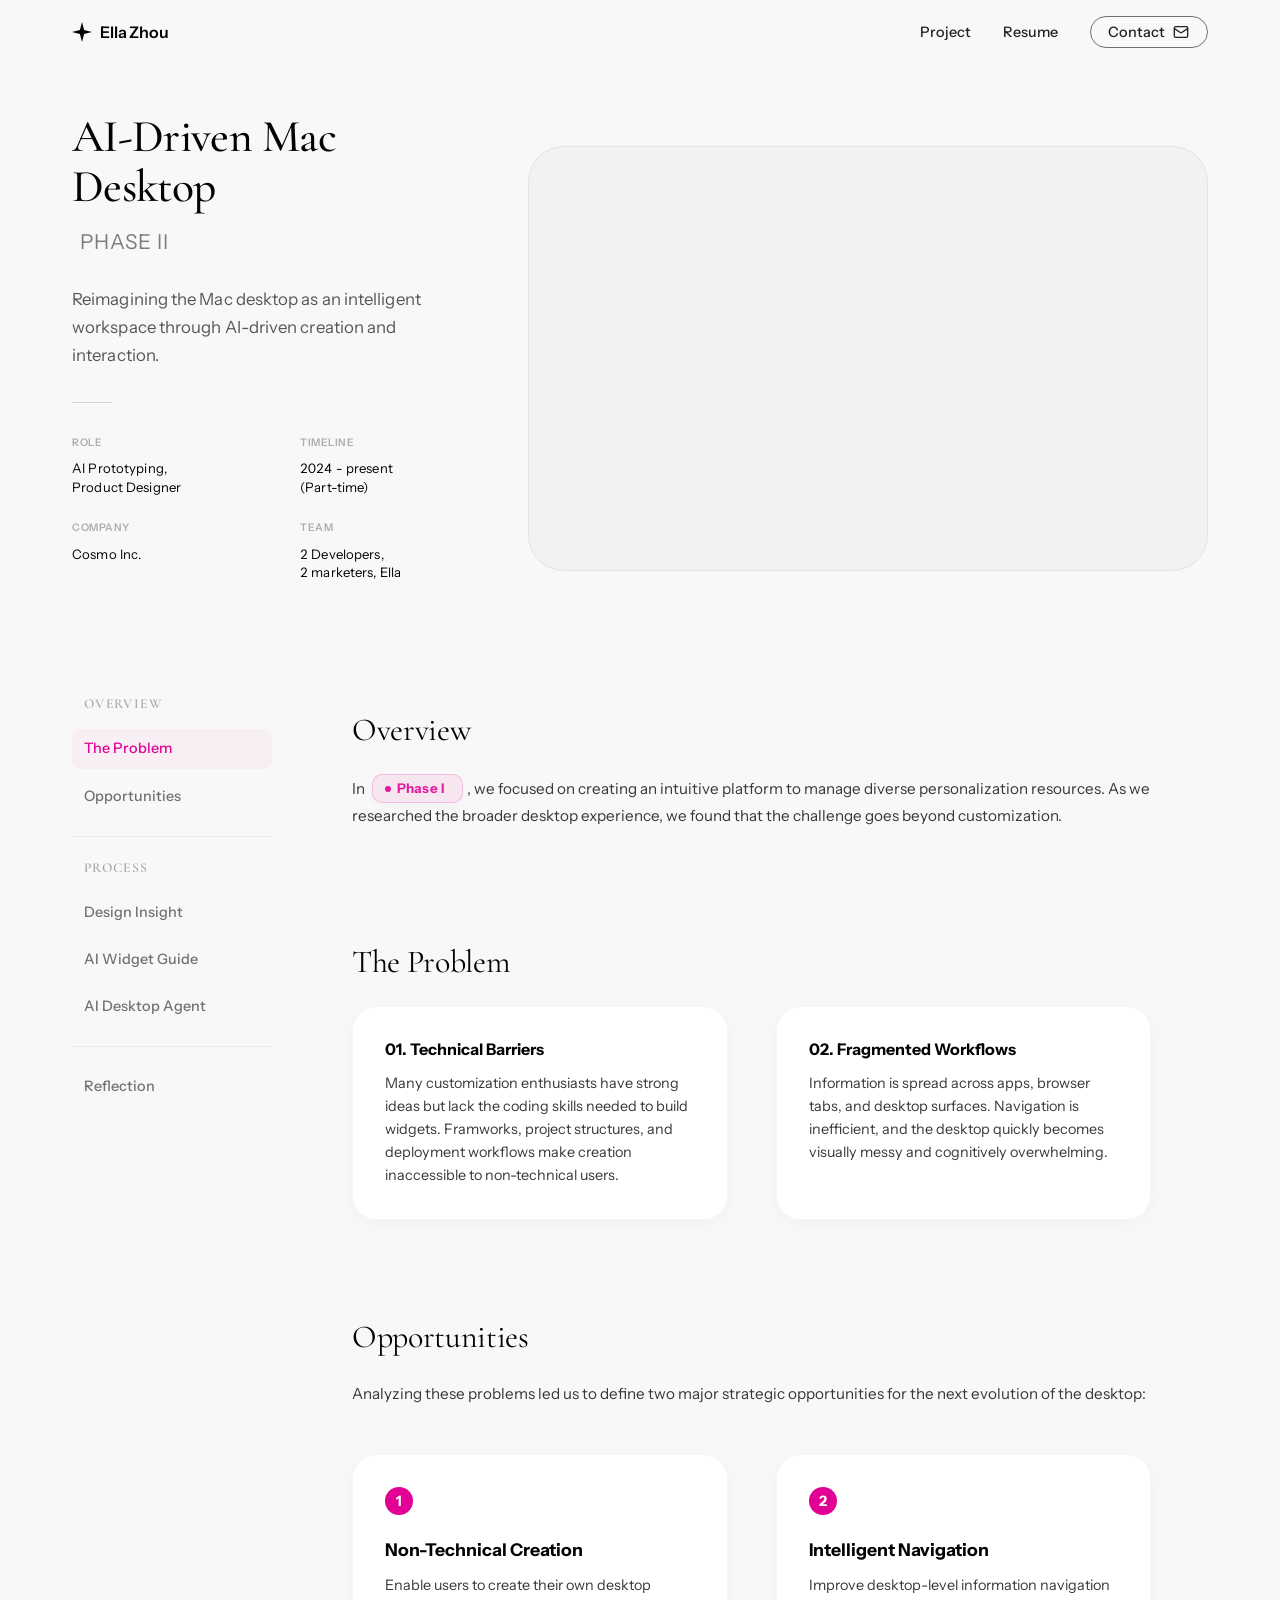
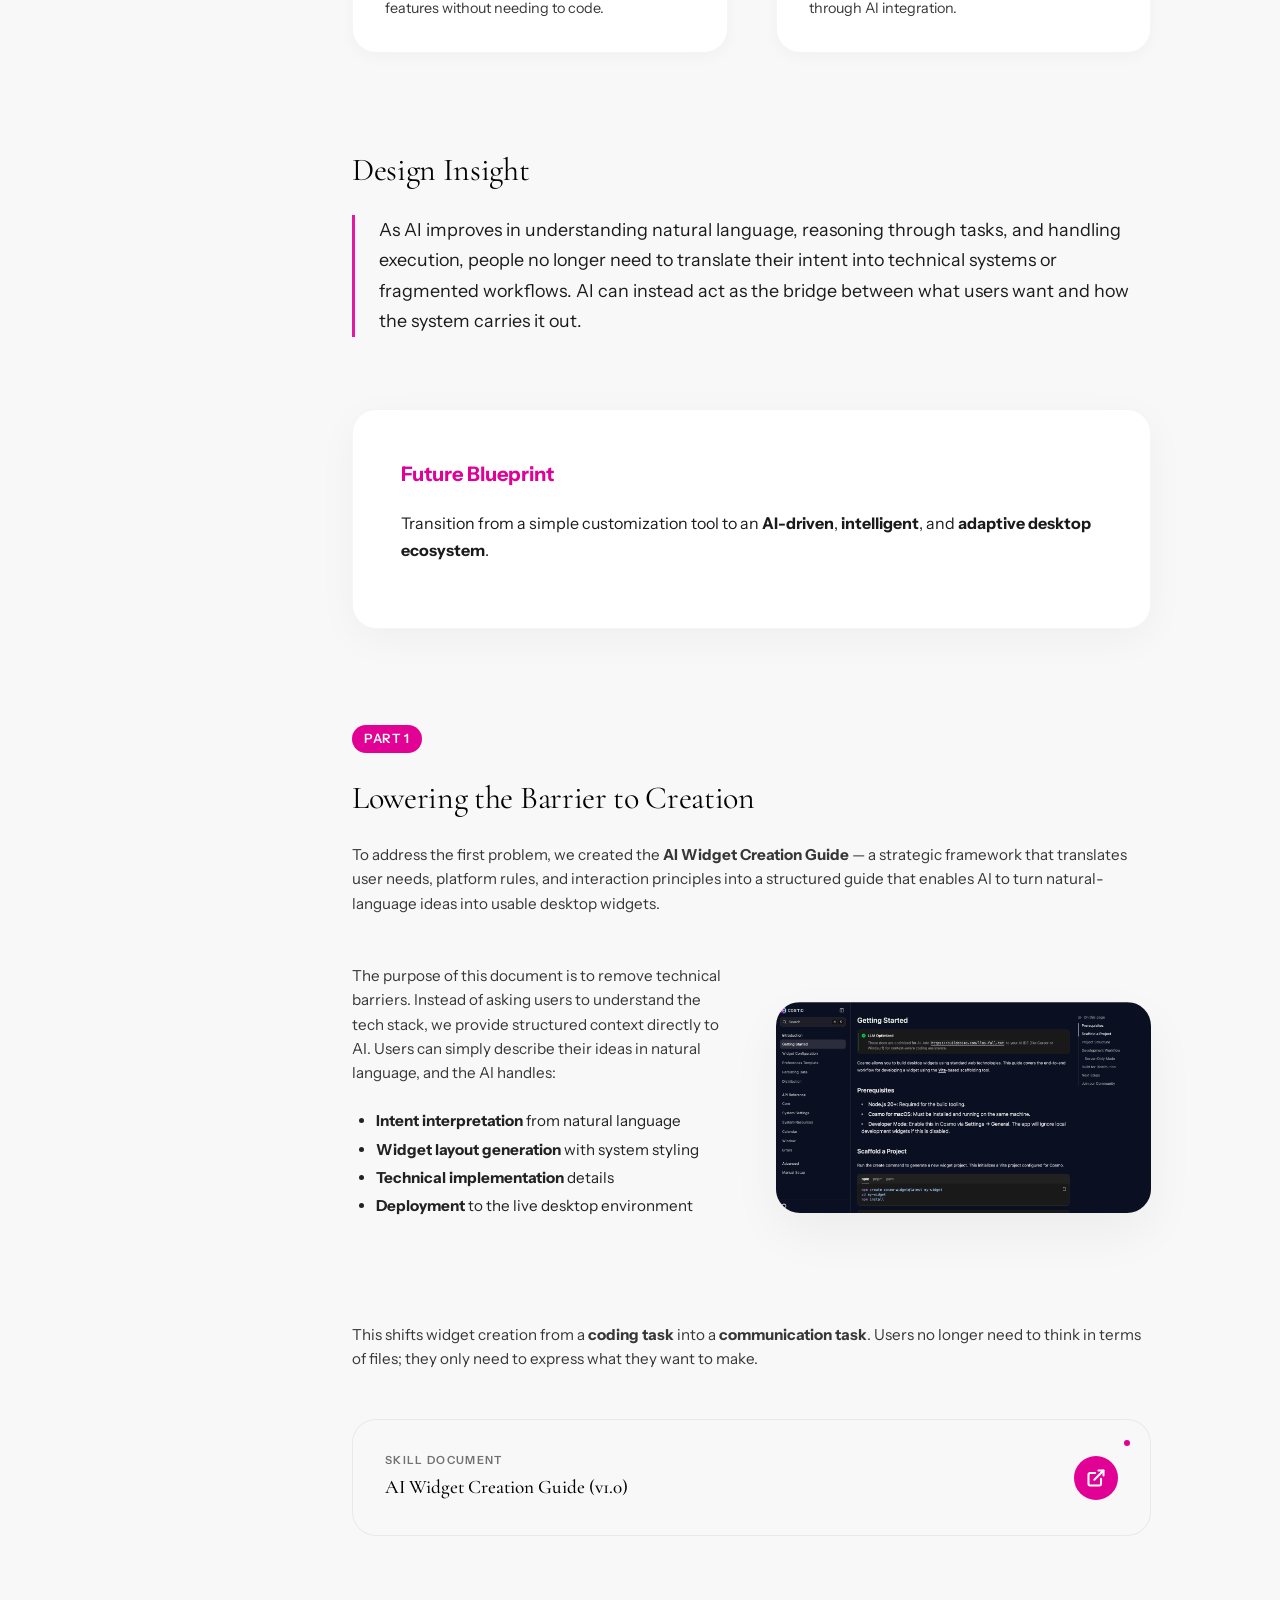
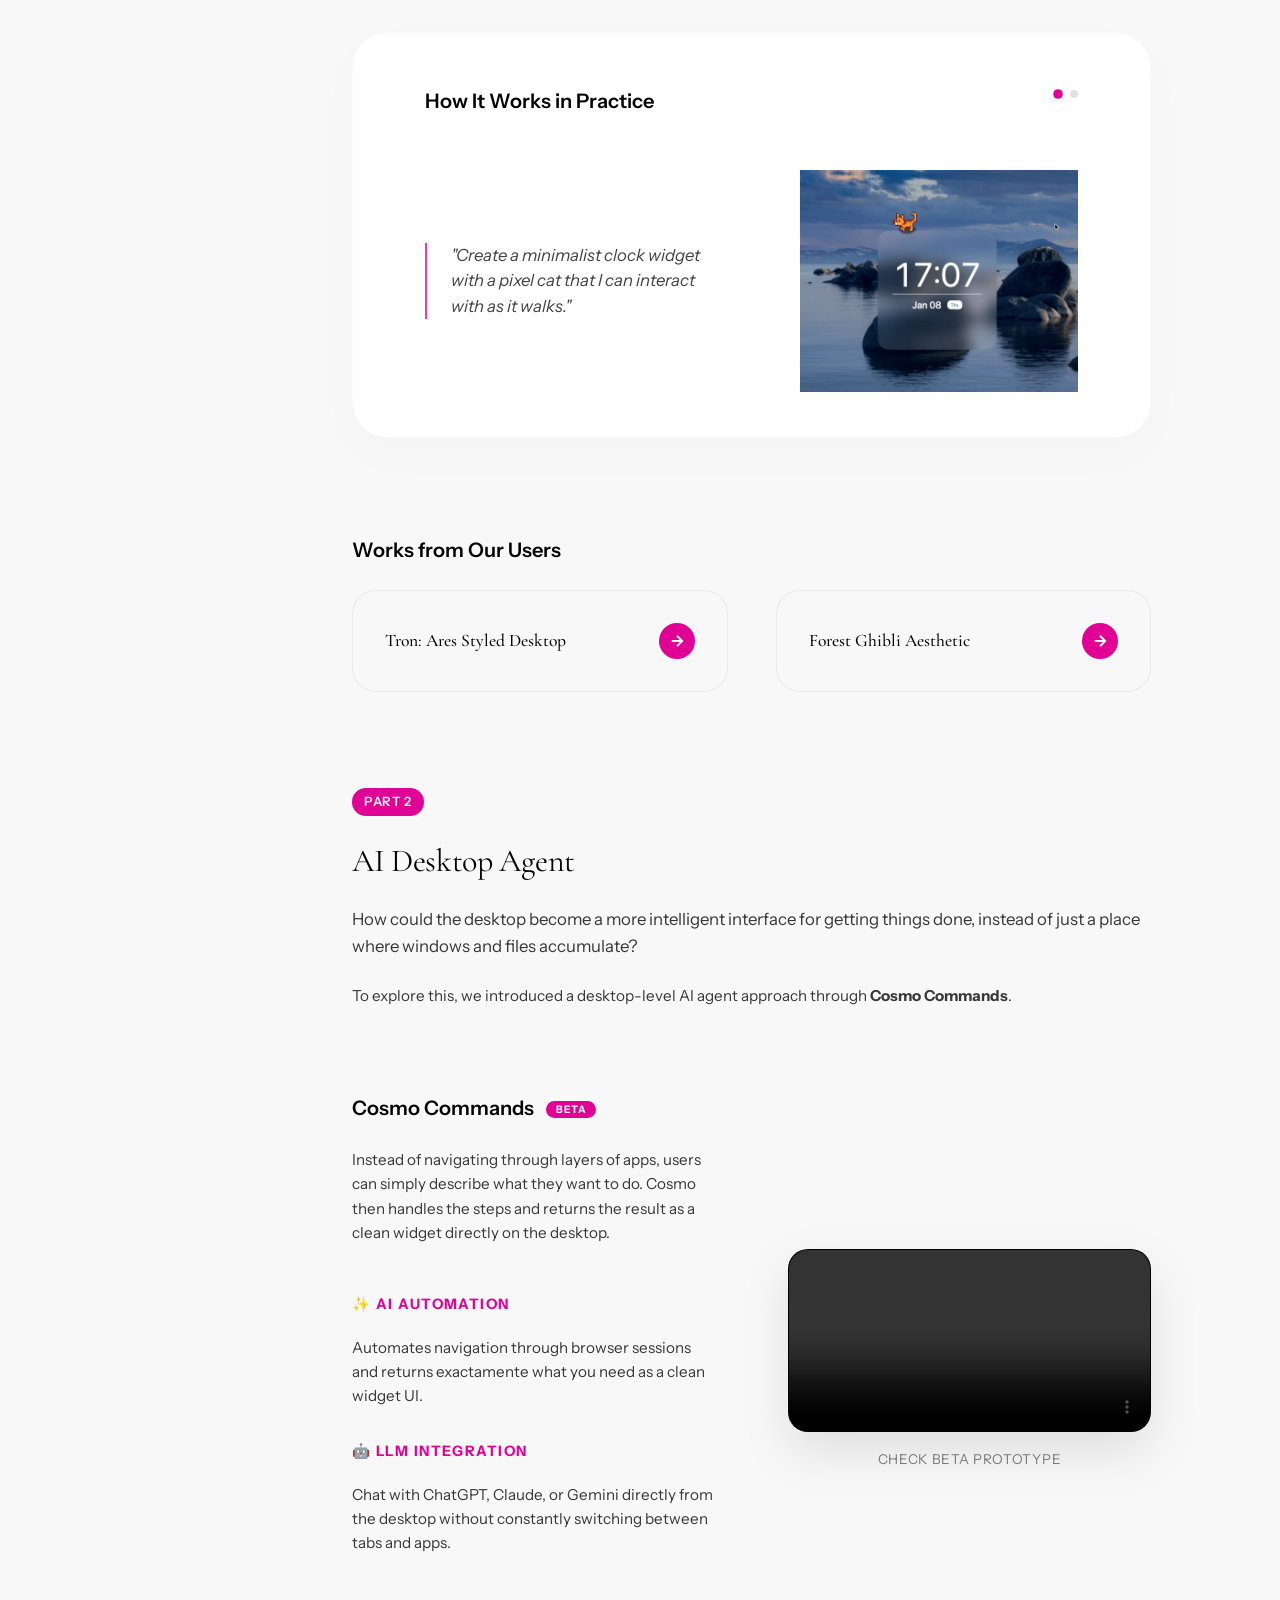
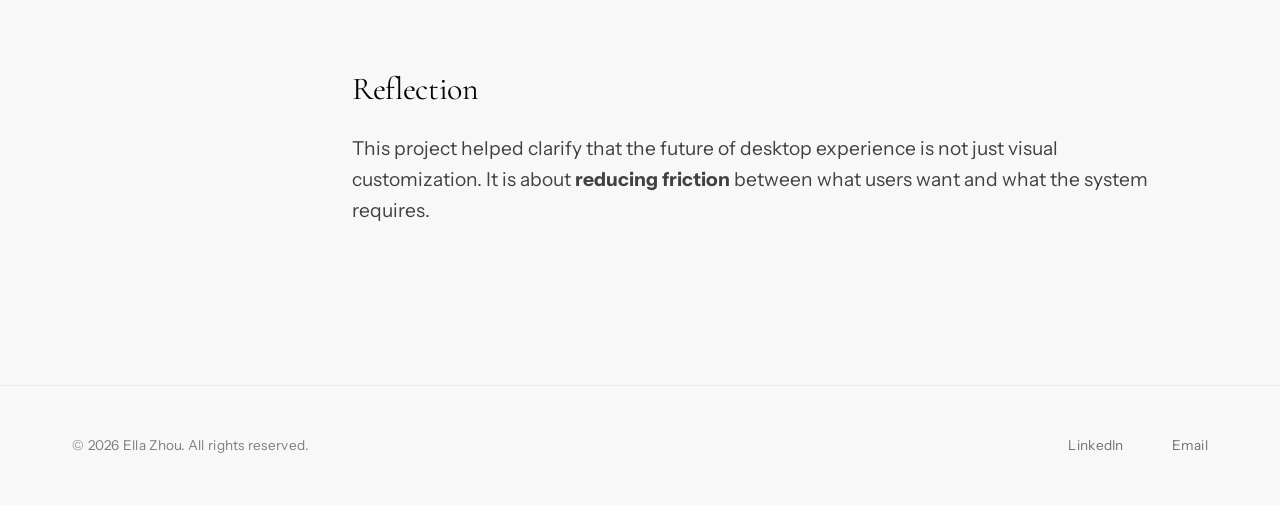
==== commit 1fc72944: "feat: update AI-Driven Mac Desktop Experience with new video hero and thumbnail" ====
--- a/cosmo-ai.html
+++ b/cosmo-ai.html
@@ -313,54 +313,10 @@
             </div>
 
             <div class="cs-hero-visual" style="width: 100%;">
-                <div class="placeholder-rect" style="background: oklch(99% 0 0); aspect-ratio: 16/10; border-radius: 36px; position: relative; border: 1px solid rgba(0,0,0,0.06); overflow: hidden; display: flex; align-items: center; justify-content: center; width: 100%;">
-                    <!-- Layered Ambient Atmosphere -->
-                    <div class="layered-ambient-atmosphere"></div>
-                    
-                    <div class="hero-viz-container">
-                        <div class="hero-command-bar">
-                            <span style="font-size: 0.85rem; color: var(--color-ink); opacity: 0.6;">what you want to do today</span>
-                            <svg width="14" height="14" viewBox="0 0 24 24" fill="none" stroke="currentColor" stroke-width="2.5" opacity="0.4">
-                                <circle cx="11" cy="11" r="8"/><path d="m21 21-4.3-4.3"/>
-                            </svg>
-                        </div>
-
-                        <div class="hero-widget-fan" style="position: relative; height: 220px; width: 100%; margin-top: 0.5rem;">
-                            <!-- Fan Arc Layering -->
-                            <div class="viz-card github" style="position: absolute; left: 50%; margin-left: -80px;">
-                                <span class="viz-card-header">GitHub Status</span>
-                                <span style="font-size: 0.75rem; color: #7c3aed; font-weight: 700;">#402 Merged</span>
-                                <div style="margin-top: 8px; height: 4px; background: #f3e8ff; width: 100%;"></div>
-                            </div>
-                            
-                            <div class="viz-card focus" style="position: absolute; left: 50%; margin-left: -80px;">
-                                <span class="viz-card-header">Current Focus</span>
-                                <div class="viz-card-accent" style="width: 8px; height: 8px; margin-bottom: 4px;"></div>
-                                <span style="font-size: 1.1rem; font-weight: 700; color: var(--color-ink);">24:00</span>
-                                <span style="font-size: 0.5rem; opacity: 0.5;">Deep Work Session</span>
-                            </div>
-
-                            <div class="viz-card news" style="position: absolute; left: 50%; margin-left: -320px;">
-                                <span class="viz-card-header">World News</span>
-                                <div style="height: 4px; background: #eee; width: 80%; margin-bottom: 6px;"></div>
-                                <div style="height: 4px; background: #eee; width: 100%; margin-bottom: 6px;"></div>
-                                <div style="height: 4px; background: #eee; width: 60%;"></div>
-                            </div>
-
-                            <div class="viz-card stock" style="position: absolute; left: 50%; margin-left: -85px;">
-                                <span class="viz-card-header">Real-time Stocks</span>
-                                <div class="viz-card-accent" style="background: #22c55e; box-shadow: 0 0 10px rgba(34, 197, 94, 0.4);"></div>
-                                <span style="font-size: 1.4rem; font-weight: 700; color: #1a1a1a;">AAPL +2.4%</span>
-                                <span style="font-size: 0.6rem; opacity: 0.5; margin-top: auto;">NASDAQ Exchange</span>
-                            </div>
-
-                            <div class="viz-card paint" style="position: absolute; left: 50%; margin-left: 170px;">
-                                <span class="viz-card-header">Art Reference</span>
-                                <div style="flex: 1; background: oklch(95% 0.05 180); border-radius: 4px; border: 1px dashed rgba(0,0,0,0.1);"></div>
-                                <span style="font-size: 0.6rem; margin-top: 4px; opacity: 0.5;">Monet's Garden</span>
-                            </div>
-                        </div>
-                    </div>
+                <div class="placeholder-rect" style="aspect-ratio: 16/10; border-radius: 36px; position: relative; border: 1px solid rgba(0,0,0,0.06); overflow: hidden; width: 100%; padding: 0; display: block;">
+                    <video autoplay muted loop playsinline src="assets/videos/AI_desktop.mp4" style="width: 100%; height: 100%; object-fit: cover; display: block;">
+                        Your browser does not support the video tag.
+                    </video>
                 </div>
             </div>
 
